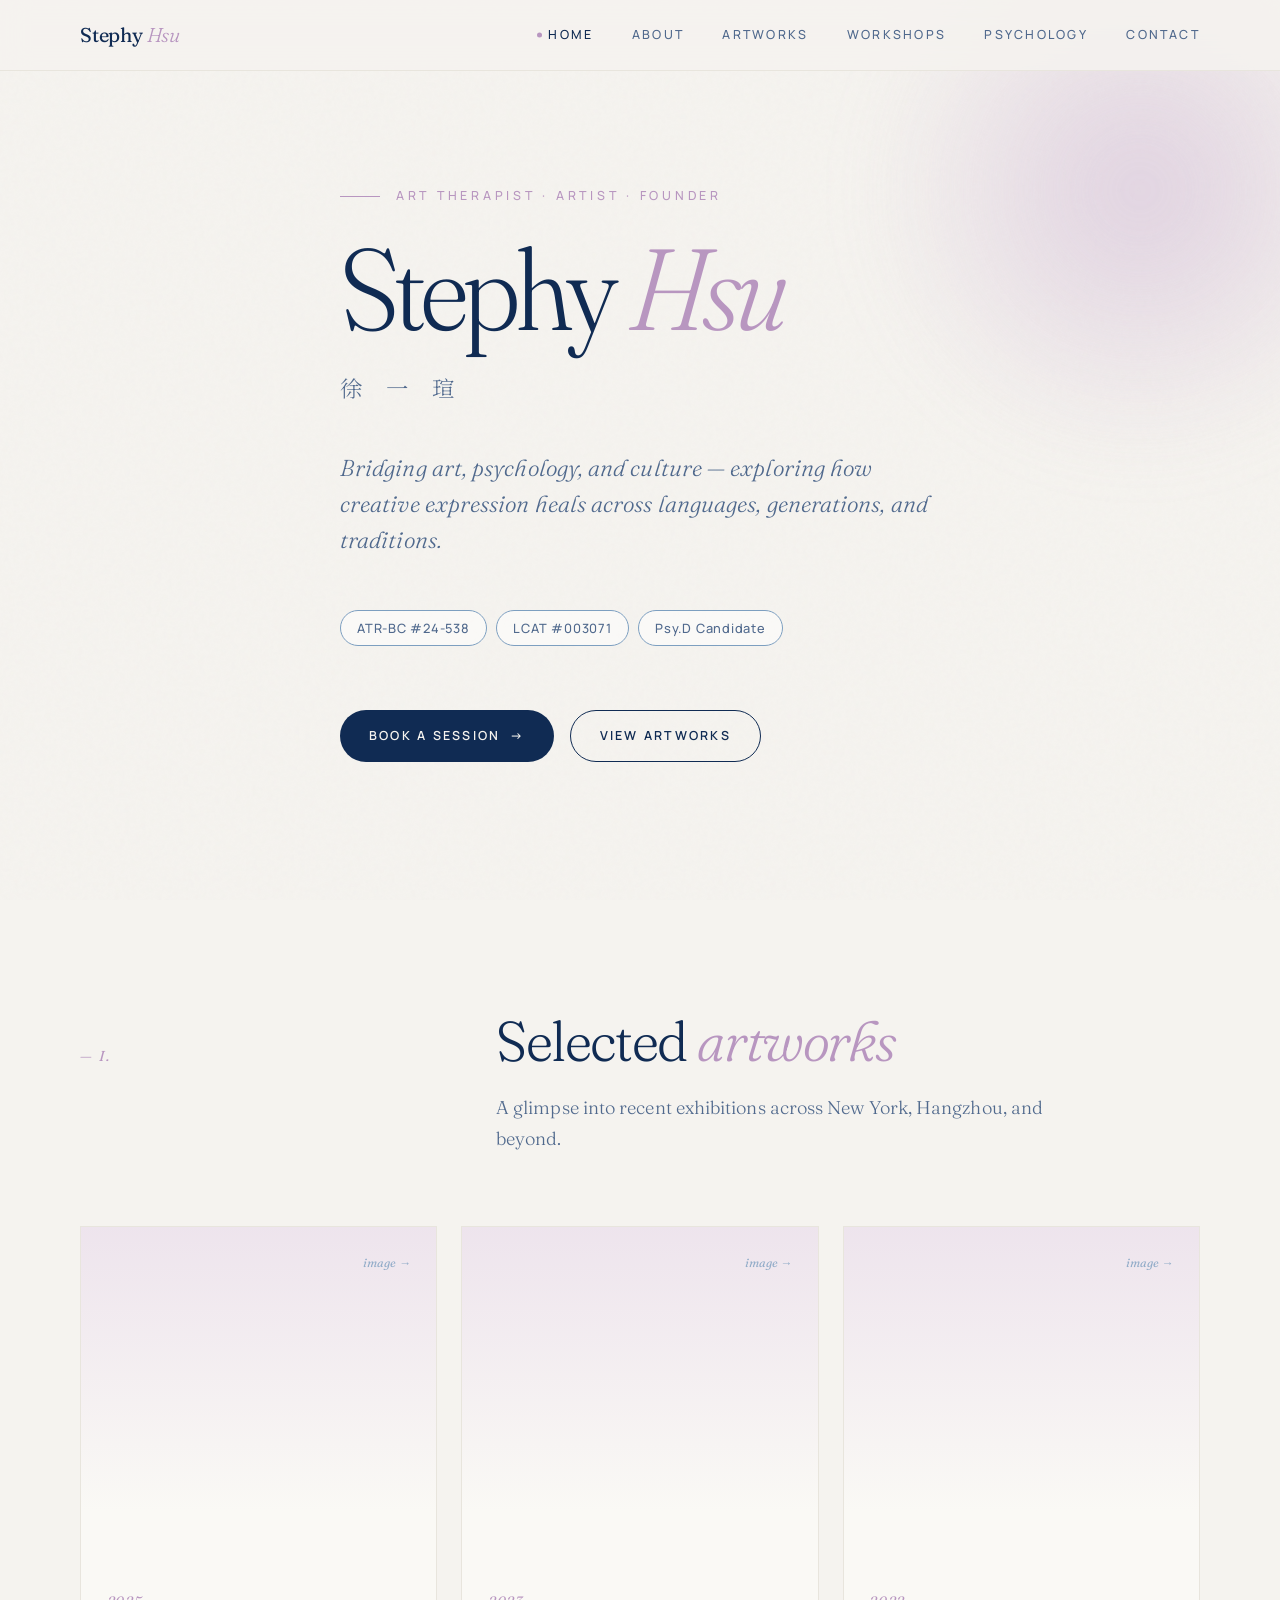
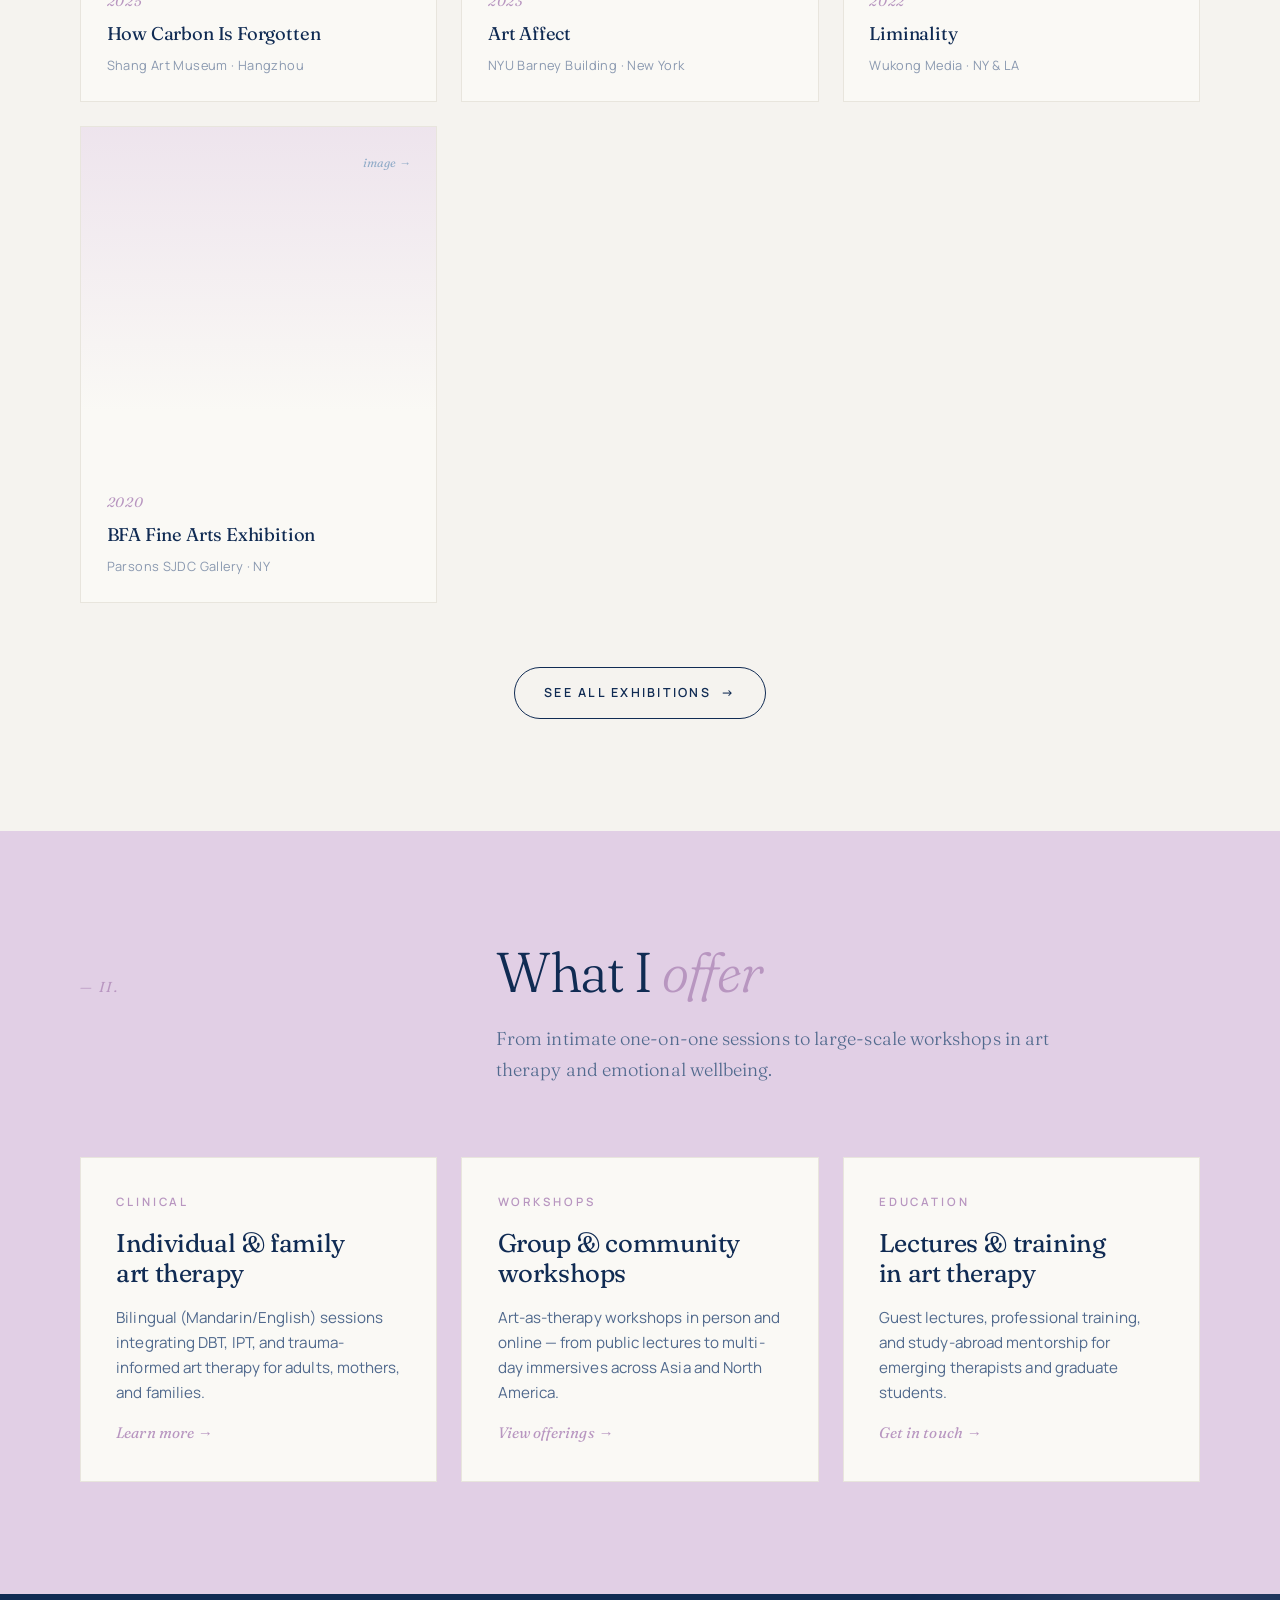
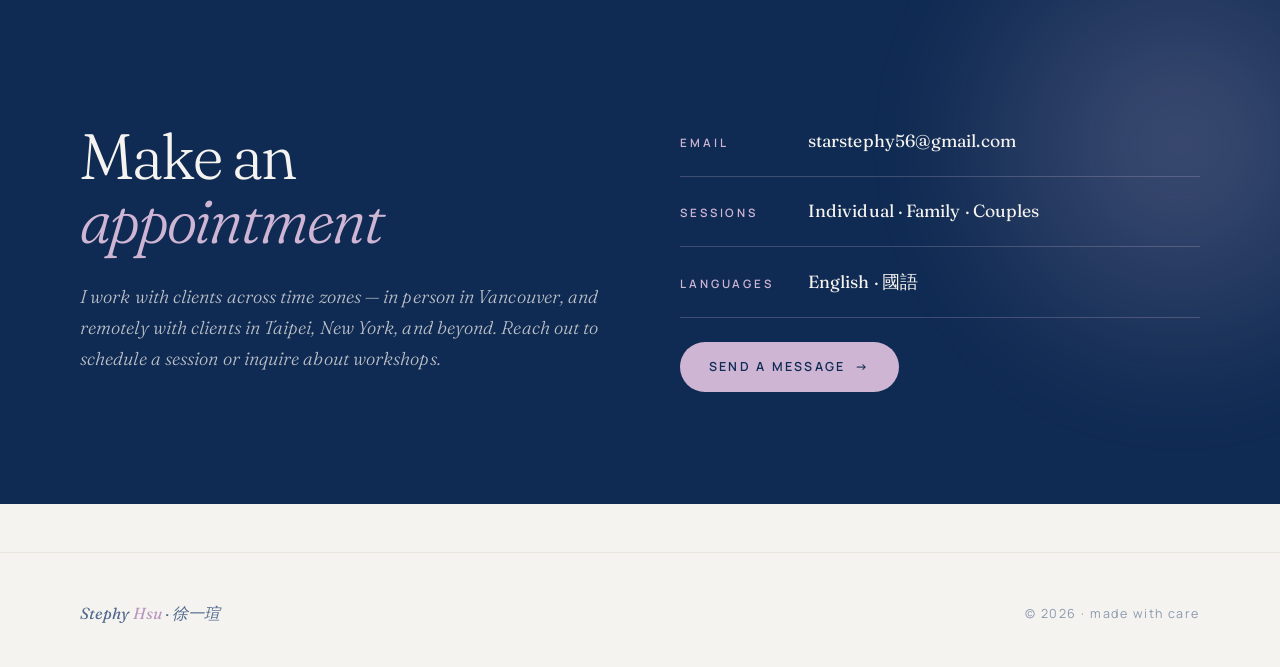
==== index.html @ 3188cac8 "Add files via upload" ====
<!DOCTYPE html>
<html lang="en">
<head>
  <meta charset="UTF-8">
  <meta name="viewport" content="width=device-width, initial-scale=1.0">
  <title>Stephy Hsu — Art Therapist · Artist · Founder</title>
  <meta name="description" content="Stephy (Yi-Hsuan) Hsu, ATR-BC, LCAT — Bridging art, psychology, and culture.">
  <link rel="preconnect" href="https://fonts.googleapis.com">
  <link rel="preconnect" href="https://fonts.gstatic.com" crossorigin>
  <link href="https://fonts.googleapis.com/css2?family=Fraunces:ital,opsz,wght,SOFT@0,9..144,300..700,30;0,9..144,300..700,80;1,9..144,300..600,30&family=Manrope:wght@300;400;500;600&family=Noto+Serif+TC:wght@300;400&display=swap" rel="stylesheet">
  <link rel="stylesheet" href="styles.css">
</head>
<body>

  <nav>
    <div class="container">
      <a href="index.html" class="nav-mark">Stephy <em>Hsu</em></a>
      <ul class="nav-links">
        <li><a href="index.html" class="active">Home</a></li>
        <li><a href="about.html">About</a></li>
        <li><a href="artworks.html">Artworks</a></li>
        <li><a href="workshops.html">Workshops</a></li>
        <li><a href="psychology.html">Psychology</a></li>
        <li><a href="contact.html">Contact</a></li>
      </ul>
      <button class="nav-toggle" aria-label="Menu" onclick="document.getElementById('mobileMenu').classList.toggle('open')">
        <span></span><span></span><span></span>
      </button>
    </div>
  </nav>
  <div class="mobile-menu" id="mobileMenu">
    <ul>
      <li><a href="index.html">Home</a></li>
      <li><a href="about.html">About</a></li>
      <li><a href="artworks.html">Artworks</a></li>
      <li><a href="workshops.html">Workshops</a></li>
      <li><a href="psychology.html">Psychology</a></li>
      <li><a href="contact.html">Contact</a></li>
    </ul>
  </div>

  <header class="home-hero">
    <div class="hero-blob"></div>
    <div class="container">
      <div class="home-hero-content">
        <div class="hero-eyebrow">Art Therapist · Artist · Founder</div>
        <h1>Stephy <em>Hsu</em></h1>
        <div class="hero-zh">徐 一 瑄</div>
        <p class="hero-tagline">
          Bridging art, psychology, and culture — exploring how creative expression heals across languages, generations, and traditions.
        </p>
        <div class="hero-credentials">
          <span class="credential">ATR-BC #24-538</span>
          <span class="credential">LCAT #003071</span>
          <span class="credential">Psy.D Candidate</span>
        </div>
        <div class="hero-cta">
          <a href="contact.html" class="btn btn-primary btn-arrow">Book a session</a>
          <a href="artworks.html" class="btn btn-secondary">View artworks</a>
        </div>
      </div>
    </div>
  </header>

  <section>
    <div class="container">
      <div class="section-header">
        <div><div class="section-number">— I.</div></div>
        <div>
          <h2 class="section-title">Selected <em>artworks</em></h2>
          <p class="section-intro">A glimpse into recent exhibitions across New York, Hangzhou, and beyond.</p>
        </div>
      </div>
      <div class="artwork-grid">
        <a href="artworks.html" class="artwork-card">
          <span class="artwork-placeholder">image →</span>
          <div class="artwork-meta">
            <div class="artwork-year">2025</div>
            <div class="artwork-title">How Carbon Is Forgotten</div>
            <div class="artwork-venue">Shang Art Museum · Hangzhou</div>
          </div>
        </a>
        <a href="artworks.html" class="artwork-card">
          <span class="artwork-placeholder">image →</span>
          <div class="artwork-meta">
            <div class="artwork-year">2023</div>
            <div class="artwork-title">Art Affect</div>
            <div class="artwork-venue">NYU Barney Building · New York</div>
          </div>
        </a>
        <a href="artworks.html" class="artwork-card">
          <span class="artwork-placeholder">image →</span>
          <div class="artwork-meta">
            <div class="artwork-year">2022</div>
            <div class="artwork-title">Liminality</div>
            <div class="artwork-venue">Wukong Media · NY & LA</div>
          </div>
        </a>
        <a href="artworks.html" class="artwork-card">
          <span class="artwork-placeholder">image →</span>
          <div class="artwork-meta">
            <div class="artwork-year">2020</div>
            <div class="artwork-title">BFA Fine Arts Exhibition</div>
            <div class="artwork-venue">Parsons SJDC Gallery · NY</div>
          </div>
        </a>
      </div>
      <div style="text-align: center; margin-top: 4rem;">
        <a href="artworks.html" class="btn btn-secondary btn-arrow">See all exhibitions</a>
      </div>
    </div>
  </section>

  <section class="section-lavender">
    <div class="container">
      <div class="section-header">
        <div><div class="section-number">— II.</div></div>
        <div>
          <h2 class="section-title">What I <em>offer</em></h2>
          <p class="section-intro">From intimate one-on-one sessions to large-scale workshops in art therapy and emotional wellbeing.</p>
        </div>
      </div>
      <div class="featured-grid">
        <a href="psychology.html" class="feature-card">
          <div class="feature-card-eyebrow">Clinical</div>
          <h3 class="feature-card-title">Individual & family<br>art therapy</h3>
          <p class="feature-card-desc">Bilingual (Mandarin/English) sessions integrating DBT, IPT, and trauma-informed art therapy for adults, mothers, and families.</p>
          <div class="feature-card-arrow">Learn more →</div>
        </a>
        <a href="workshops.html" class="feature-card">
          <div class="feature-card-eyebrow">Workshops</div>
          <h3 class="feature-card-title">Group & community<br>workshops</h3>
          <p class="feature-card-desc">Art-as-therapy workshops in person and online — from public lectures to multi-day immersives across Asia and North America.</p>
          <div class="feature-card-arrow">View offerings →</div>
        </a>
        <a href="psychology.html" class="feature-card">
          <div class="feature-card-eyebrow">Education</div>
          <h3 class="feature-card-title">Lectures & training<br>in art therapy</h3>
          <p class="feature-card-desc">Guest lectures, professional training, and study-abroad mentorship for emerging therapists and graduate students.</p>
          <div class="feature-card-arrow">Get in touch →</div>
        </a>
      </div>
    </div>
  </section>

  <section class="booking-section">
    <div class="hero-blob"></div>
    <div class="container">
      <div class="booking-content">
        <div>
          <h2>Make an <em>appointment</em></h2>
          <p>I work with clients across time zones — in person in Vancouver, and remotely with clients in Taipei, New York, and beyond. Reach out to schedule a session or inquire about workshops.</p>
        </div>
        <div class="booking-actions">
          <div class="booking-row">
            <div class="booking-label">Email</div>
            <div class="booking-value"><a href="mailto:starstephy56@gmail.com?subject=Appointment%20Inquiry">starstephy56@gmail.com</a></div>
          </div>
          <div class="booking-row">
            <div class="booking-label">Sessions</div>
            <div class="booking-value">Individual · Family · Couples</div>
          </div>
          <div class="booking-row">
            <div class="booking-label">Languages</div>
            <div class="booking-value">English · 國語</div>
          </div>
          <div style="margin-top: 1.5rem;">
            <a href="contact.html" class="btn btn-primary btn-arrow">Send a message</a>
          </div>
        </div>
      </div>
    </div>
  </section>

  <footer>
    <div class="container">
      <div class="footer-mark">Stephy <em>Hsu</em> · 徐一瑄</div>
      <div class="footer-meta">© 2026 · made with care</div>
    </div>
  </footer>

</body>
</html>
---- styles.css ----
/* =================================================
   STEPHY HSU — Personal Website
   Minimalist, artistic, contemplative
   Palette: Space Cadet · UCLA Blue · Pink Lavender
            Cyan Azure · Air Superiority Blue
   ================================================= */

:root {
  --bg: #f5f3ef;
  --bg-soft: #ecebe6;
  --bg-card: #faf9f5;

  --space-cadet: #102B53;
  --ucla: #50698D;
  --lavender: #CEB5D4;
  --lavender-soft: #e1cfe5;
  --lavender-deep: #b896c0;
  --cyan-azure: #4E7AB1;
  --air-blue: #7D9FC0;

  --ink: #102B53;
  --ink-soft: #50698D;
  --ink-muted: #8a99b0;
  --rule: #d8d4cc;
  --rule-soft: #e8e5dd;
}

* { margin: 0; padding: 0; box-sizing: border-box; }
html { scroll-behavior: smooth; }

body {
  font-family: 'Manrope', sans-serif;
  background: var(--bg);
  color: var(--ink);
  line-height: 1.6;
  font-weight: 400;
  letter-spacing: 0.005em;
  overflow-x: hidden;
}

/* Subtle paper texture */
body::before {
  content: '';
  position: fixed;
  inset: 0;
  pointer-events: none;
  opacity: 0.35;
  background-image: url("data:image/svg+xml,%3Csvg viewBox='0 0 200 200' xmlns='http://www.w3.org/2000/svg'%3E%3Cfilter id='n'%3E%3CfeTurbulence type='fractalNoise' baseFrequency='0.85' numOctaves='2' /%3E%3C/filter%3E%3Crect width='100%25' height='100%25' filter='url(%23n)' opacity='0.06'/%3E%3C/svg%3E");
  z-index: 1;
}

.container {
  max-width: 1200px;
  margin: 0 auto;
  padding: 0 2.5rem;
  position: relative;
  z-index: 2;
}
.container-narrow {
  max-width: 820px;
  margin: 0 auto;
  padding: 0 2.5rem;
  position: relative;
  z-index: 2;
}

a { color: inherit; }

/* =============== NAVIGATION =============== */
nav {
  position: fixed;
  top: 0;
  left: 0;
  right: 0;
  background: rgba(245, 243, 239, 0.85);
  backdrop-filter: blur(14px);
  -webkit-backdrop-filter: blur(14px);
  z-index: 100;
  border-bottom: 1px solid var(--rule-soft);
}
nav .container {
  display: flex;
  justify-content: space-between;
  align-items: center;
  padding-top: 1.2rem;
  padding-bottom: 1.2rem;
}
.nav-mark {
  font-family: 'Fraunces', serif;
  font-size: 1.25rem;
  font-weight: 400;
  font-variation-settings: 'SOFT' 50;
  letter-spacing: -0.01em;
  text-decoration: none;
  color: var(--space-cadet);
}
.nav-mark em {
  font-style: italic;
  color: var(--lavender-deep);
  font-weight: 300;
}
.nav-links {
  display: flex;
  gap: 2.4rem;
  list-style: none;
  font-size: 0.78rem;
  letter-spacing: 0.18em;
  text-transform: uppercase;
  font-weight: 500;
}
.nav-links a {
  color: var(--ucla);
  text-decoration: none;
  transition: color 0.25s ease;
  position: relative;
  padding: 0.3rem 0;
}
.nav-links a:hover { color: var(--space-cadet); }
.nav-links a.active {
  color: var(--space-cadet);
}
.nav-links a.active::before {
  content: '';
  position: absolute;
  left: -0.7rem;
  top: 50%;
  transform: translateY(-50%);
  width: 5px;
  height: 5px;
  border-radius: 50%;
  background: var(--lavender-deep);
}

@media (max-width: 820px) {
  .nav-links { display: none; }
  .nav-toggle { display: flex; }
  .mobile-menu.open { display: block; }
}
.nav-toggle {
  display: none;
  flex-direction: column;
  gap: 4px;
  background: transparent;
  border: 0;
  cursor: pointer;
  padding: 0.4rem;
}
.nav-toggle span {
  display: block;
  width: 22px;
  height: 1.5px;
  background: var(--space-cadet);
}
.mobile-menu {
  display: none;
  position: fixed;
  top: 60px;
  left: 0;
  right: 0;
  background: var(--bg);
  border-bottom: 1px solid var(--rule-soft);
  padding: 1rem 2.5rem 2rem;
  z-index: 99;
}
.mobile-menu ul { list-style: none; display: grid; gap: 1rem; }
.mobile-menu a {
  display: block;
  padding: 0.7rem 0;
  font-family: 'Fraunces', serif;
  font-size: 1.4rem;
  text-decoration: none;
  color: var(--space-cadet);
  border-bottom: 1px solid var(--rule-soft);
}

/* =============== HOME HERO =============== */
.home-hero {
  min-height: 100vh;
  display: flex;
  align-items: center;
  padding: 8rem 0 5rem;
  position: relative;
  overflow: hidden;
}
.home-hero-content {
  display: grid;
  grid-template-columns: 1fr;
  gap: 1.8rem;
  max-width: 900px;
  position: relative;
  z-index: 2;
}
.home-hero h1 {
  font-family: 'Fraunces', serif;
  font-size: clamp(3.5rem, 9vw, 7.5rem);
  line-height: 0.92;
  letter-spacing: -0.035em;
  font-weight: 300;
  font-variation-settings: 'SOFT' 50, 'opsz' 144;
  color: var(--space-cadet);
  animation: fadeIn 1.2s ease 0.25s both;
}
.home-hero h1 em {
  font-style: italic;
  color: var(--lavender-deep);
  font-weight: 300;
}

/* Soft lavender blob behind hero name */
.hero-blob {
  position: absolute;
  width: 580px;
  height: 580px;
  background: radial-gradient(circle, var(--lavender) 0%, transparent 65%);
  opacity: 0.55;
  filter: blur(40px);
  z-index: 1;
  pointer-events: none;
  top: -100px;
  right: -150px;
  animation: float 18s ease-in-out infinite;
}
@keyframes float {
  0%, 100% { transform: translate(0, 0) scale(1); }
  50% { transform: translate(-30px, 20px) scale(1.05); }
}

.hero-zh {
  font-family: 'Noto Serif TC', serif;
  font-size: 1.4rem;
  color: var(--ucla);
  letter-spacing: 0.4em;
  font-weight: 300;
  animation: fadeIn 1.2s ease 0.4s both;
}
.hero-tagline {
  font-family: 'Fraunces', serif;
  font-size: clamp(1.2rem, 1.8vw, 1.5rem);
  line-height: 1.55;
  max-width: 600px;
  color: var(--ink-soft);
  font-weight: 300;
  font-style: italic;
  margin-top: 1rem;
  animation: fadeIn 1.2s ease 0.55s both;
}
.hero-eyebrow {
  font-size: 0.78rem;
  letter-spacing: 0.3em;
  text-transform: uppercase;
  color: var(--lavender-deep);
  font-weight: 500;
  display: flex;
  align-items: center;
  gap: 1rem;
  animation: fadeIn 1.2s ease 0.1s both;
}
.hero-eyebrow::before {
  content: '';
  width: 2.5rem;
  height: 1px;
  background: var(--lavender-deep);
}
.hero-credentials {
  display: flex;
  flex-wrap: wrap;
  gap: 0.6rem;
  margin-top: 1.5rem;
  font-size: 0.8rem;
  letter-spacing: 0.06em;
  color: var(--ucla);
  animation: fadeIn 1.2s ease 0.7s both;
}
.credential {
  padding: 0.4rem 1rem;
  border: 1px solid var(--air-blue);
  border-radius: 999px;
  background: rgba(255, 255, 255, 0.5);
  font-weight: 500;
}
.hero-cta {
  display: flex;
  flex-wrap: wrap;
  gap: 1rem;
  margin-top: 2.2rem;
  animation: fadeIn 1.2s ease 0.85s both;
}

@keyframes fadeIn {
  from { opacity: 0; transform: translateY(20px); }
  to { opacity: 1; transform: translateY(0); }
}

/* =============== PAGE HERO (interior pages) =============== */
.page-hero {
  padding: 11rem 0 5rem;
  position: relative;
  overflow: hidden;
}
.page-hero .hero-blob {
  width: 480px;
  height: 480px;
  top: 60px;
  right: -120px;
  opacity: 0.45;
}
.page-hero-eyebrow {
  font-size: 0.78rem;
  letter-spacing: 0.3em;
  text-transform: uppercase;
  color: var(--lavender-deep);
  font-weight: 500;
  display: flex;
  align-items: center;
  gap: 1rem;
  margin-bottom: 2rem;
  animation: fadeIn 1.2s ease 0.1s both;
  position: relative;
  z-index: 2;
}
.page-hero-eyebrow::before {
  content: '';
  width: 2.5rem;
  height: 1px;
  background: var(--lavender-deep);
}
.page-hero h1 {
  font-family: 'Fraunces', serif;
  font-size: clamp(3rem, 7vw, 5.5rem);
  line-height: 0.96;
  letter-spacing: -0.035em;
  font-weight: 300;
  font-variation-settings: 'SOFT' 50, 'opsz' 144;
  color: var(--space-cadet);
  max-width: 900px;
  position: relative;
  z-index: 2;
  animation: fadeIn 1.2s ease 0.25s both;
}
.page-hero h1 em {
  font-style: italic;
  color: var(--lavender-deep);
  font-weight: 300;
}
.page-hero-tagline {
  font-family: 'Fraunces', serif;
  font-size: clamp(1.1rem, 1.6vw, 1.35rem);
  line-height: 1.6;
  max-width: 620px;
  color: var(--ink-soft);
  font-weight: 300;
  font-style: italic;
  margin-top: 1.8rem;
  position: relative;
  z-index: 2;
  animation: fadeIn 1.2s ease 0.45s both;
}

/* =============== BUTTONS =============== */
.btn {
  display: inline-flex;
  align-items: center;
  gap: 0.6rem;
  padding: 0.95rem 1.8rem;
  font-family: 'Manrope', sans-serif;
  font-size: 0.78rem;
  letter-spacing: 0.18em;
  text-transform: uppercase;
  text-decoration: none;
  border-radius: 999px;
  transition: all 0.3s ease;
  cursor: pointer;
  border: 0;
  font-weight: 600;
}
.btn-primary {
  background: var(--space-cadet);
  color: var(--bg);
}
.btn-primary:hover {
  background: var(--cyan-azure);
  transform: translateY(-2px);
}
.btn-secondary {
  background: transparent;
  color: var(--space-cadet);
  border: 1px solid var(--space-cadet);
}
.btn-secondary:hover {
  background: var(--space-cadet);
  color: var(--bg);
}
.btn-arrow::after {
  content: '→';
  transition: transform 0.3s ease;
}
.btn-arrow:hover::after { transform: translateX(4px); }

/* =============== SECTIONS =============== */
section { padding: 7rem 0; position: relative; }
section.tight { padding: 4rem 0; }

.section-header {
  display: grid;
  grid-template-columns: 1fr 2fr;
  gap: 4rem;
  margin-bottom: 4.5rem;
  align-items: baseline;
}
.section-number {
  font-family: 'Fraunces', serif;
  font-style: italic;
  font-size: 0.9rem;
  color: var(--lavender-deep);
  letter-spacing: 0.15em;
  font-weight: 400;
}
.section-title {
  font-family: 'Fraunces', serif;
  font-size: clamp(2.2rem, 4.5vw, 3.5rem);
  line-height: 1.05;
  letter-spacing: -0.025em;
  font-weight: 300;
  font-variation-settings: 'SOFT' 50;
  color: var(--space-cadet);
}
.section-title em {
  font-style: italic;
  color: var(--lavender-deep);
  font-weight: 300;
}
.section-intro {
  margin-top: 1.4rem;
  font-family: 'Fraunces', serif;
  font-size: 1.15rem;
  line-height: 1.65;
  color: var(--ink-soft);
  font-weight: 300;
  max-width: 600px;
}

@media (max-width: 720px) {
  .section-header { grid-template-columns: 1fr; gap: 0.8rem; }
}

/* =============== COLOR BLOCK SECTIONS =============== */
.section-dark {
  background: var(--space-cadet);
  color: var(--bg);
}
.section-dark .section-title { color: var(--bg); }
.section-dark .section-title em { color: var(--lavender); }
.section-dark .section-number { color: var(--lavender); }
.section-dark .section-intro { color: rgba(245, 243, 239, 0.7); }

.section-lavender {
  background: var(--lavender-soft);
}

/* =============== ARTWORK GRID =============== */
.artwork-grid {
  display: grid;
  grid-template-columns: repeat(auto-fill, minmax(280px, 1fr));
  gap: 1.5rem;
}
.artwork-card {
  aspect-ratio: 3/4;
  background: var(--bg-card);
  border: 1px solid var(--rule-soft);
  display: flex;
  flex-direction: column;
  justify-content: flex-end;
  padding: 1.6rem;
  position: relative;
  overflow: hidden;
  transition: transform 0.4s ease, border-color 0.4s ease, box-shadow 0.4s ease;
  text-decoration: none;
  color: inherit;
}
.artwork-card:hover {
  transform: translateY(-4px);
  border-color: var(--lavender-deep);
  box-shadow: 0 24px 50px -25px rgba(16, 43, 83, 0.25);
}
.artwork-card::before {
  content: '';
  position: absolute;
  top: 0;
  left: 0;
  right: 0;
  height: 60%;
  background: linear-gradient(180deg, var(--lavender-soft) 0%, transparent 100%);
  opacity: 0.5;
  transition: opacity 0.4s ease;
}
.artwork-card:hover::before { opacity: 0.85; }
.artwork-meta { position: relative; z-index: 2; }
.artwork-year {
  font-family: 'Fraunces', serif;
  font-style: italic;
  font-size: 0.85rem;
  color: var(--lavender-deep);
  letter-spacing: 0.05em;
}
.artwork-title {
  font-family: 'Fraunces', serif;
  font-size: 1.15rem;
  font-weight: 400;
  margin-top: 0.4rem;
  letter-spacing: -0.01em;
  color: var(--space-cadet);
}
.artwork-venue {
  font-size: 0.8rem;
  color: var(--ink-muted);
  margin-top: 0.4rem;
  letter-spacing: 0.03em;
}
.artwork-placeholder {
  position: absolute;
  top: 1.6rem;
  right: 1.6rem;
  font-family: 'Fraunces', serif;
  font-style: italic;
  font-size: 0.75rem;
  color: var(--air-blue);
  opacity: 0.8;
  z-index: 2;
}

/* =============== FEATURE CARDS =============== */
.featured-grid {
  display: grid;
  grid-template-columns: repeat(auto-fit, minmax(300px, 1fr));
  gap: 1.5rem;
}
.feature-card {
  background: var(--bg-card);
  border: 1px solid var(--rule-soft);
  padding: 2.2rem;
  transition: all 0.4s ease;
  text-decoration: none;
  color: inherit;
  display: flex;
  flex-direction: column;
  gap: 1rem;
  position: relative;
  overflow: hidden;
}
.feature-card::before {
  content: '';
  position: absolute;
  top: 0;
  left: 0;
  width: 0;
  height: 2px;
  background: var(--lavender-deep);
  transition: width 0.5s ease;
}
.feature-card:hover {
  transform: translateY(-3px);
  border-color: var(--lavender-deep);
  box-shadow: 0 20px 40px -20px rgba(16, 43, 83, 0.2);
}
.feature-card:hover::before { width: 100%; }
.feature-card-eyebrow {
  font-size: 0.72rem;
  letter-spacing: 0.25em;
  text-transform: uppercase;
  color: var(--lavender-deep);
  font-weight: 600;
}
.feature-card-title {
  font-family: 'Fraunces', serif;
  font-size: 1.6rem;
  line-height: 1.2;
  font-weight: 400;
  font-variation-settings: 'SOFT' 50;
  letter-spacing: -0.015em;
  color: var(--space-cadet);
}
.feature-card-desc {
  color: var(--ink-soft);
  font-size: 0.95rem;
  line-height: 1.65;
  flex: 1;
}
.feature-card-arrow {
  font-family: 'Fraunces', serif;
  font-style: italic;
  color: var(--lavender-deep);
  font-size: 0.95rem;
  margin-top: auto;
}

/* =============== CV BLOCKS =============== */
.cv-grid { display: grid; gap: 4rem; }
.cv-block {
  display: grid;
  grid-template-columns: 1fr 2fr;
  gap: 4rem;
  padding-bottom: 3.5rem;
  border-bottom: 1px solid var(--rule-soft);
}
.cv-block:last-child { border-bottom: none; }

.cv-block-title {
  font-family: 'Fraunces', serif;
  font-size: 1.6rem;
  letter-spacing: -0.015em;
  font-weight: 400;
  font-variation-settings: 'SOFT' 50;
  position: sticky;
  top: 7rem;
  align-self: start;
  color: var(--space-cadet);
}
.cv-block-title em {
  display: block;
  font-style: italic;
  color: var(--lavender-deep);
  font-size: 0.78rem;
  letter-spacing: 0.25em;
  text-transform: uppercase;
  font-weight: 500;
  margin-top: 0.5rem;
}

.cv-entries { display: grid; gap: 2rem; }
.cv-entry { display: grid; gap: 0.4rem; }
.cv-entry-head {
  display: flex;
  justify-content: space-between;
  align-items: baseline;
  gap: 1rem;
  flex-wrap: wrap;
}
.cv-entry-title {
  font-family: 'Fraunces', serif;
  font-size: 1.15rem;
  font-weight: 500;
  letter-spacing: -0.01em;
  color: var(--space-cadet);
}
.cv-entry-date {
  font-size: 0.78rem;
  color: var(--ink-muted);
  letter-spacing: 0.1em;
  font-variant-numeric: tabular-nums;
  white-space: nowrap;
}
.cv-entry-org {
  font-family: 'Fraunces', serif;
  font-style: italic;
  font-size: 1rem;
  color: var(--ucla);
}
.cv-entry-detail {
  font-size: 0.92rem;
  color: var(--ink-soft);
  line-height: 1.6;
  margin-top: 0.4rem;
}

@media (max-width: 720px) {
  .cv-block { grid-template-columns: 1fr; gap: 1.5rem; }
  .cv-block-title { position: static; }
}

/* =============== WORKSHOP / LIST ITEMS =============== */
.workshop-list { display: grid; gap: 0; }
.workshop-item {
  display: grid;
  grid-template-columns: 6rem 1fr auto;
  gap: 2rem;
  padding: 1.8rem 0;
  border-bottom: 1px solid var(--rule-soft);
  align-items: baseline;
  transition: padding 0.35s ease;
  text-decoration: none;
  color: inherit;
}
.workshop-item:hover { padding-left: 1rem; }
.workshop-item:hover .workshop-title { color: var(--lavender-deep); }
.workshop-year {
  font-family: 'Fraunces', serif;
  font-style: italic;
  color: var(--lavender-deep);
  font-size: 1rem;
  font-variant-numeric: tabular-nums;
}
.workshop-title {
  font-family: 'Fraunces', serif;
  font-size: 1.2rem;
  font-weight: 400;
  line-height: 1.4;
  transition: color 0.35s ease;
  color: var(--space-cadet);
}
.workshop-source {
  font-size: 0.85rem;
  color: var(--ink-muted);
  font-style: italic;
  letter-spacing: 0.02em;
  text-align: right;
}
@media (max-width: 720px) {
  .workshop-item { grid-template-columns: 1fr; gap: 0.4rem; }
  .workshop-source { text-align: left; }
}

/* =============== PROSE BODY =============== */
.prose-body {
  max-width: 720px;
  font-family: 'Fraunces', serif;
  font-size: 1.2rem;
  line-height: 1.8;
  color: var(--space-cadet);
  font-weight: 300;
  font-variation-settings: 'SOFT' 30;
}
.prose-body p { margin-bottom: 1.6rem; }
.prose-body p.dropcap:first-letter {
  font-family: 'Fraunces', serif;
  font-size: 4rem;
  float: left;
  line-height: 0.85;
  padding: 0.4rem 0.7rem 0 0;
  color: var(--lavender-deep);
  font-style: italic;
  font-weight: 300;
}
.prose-body em { color: var(--lavender-deep); font-style: italic; }
.prose-body strong { font-weight: 500; color: var(--space-cadet); }

/* =============== APPROACH GRID =============== */
.approach-grid {
  display: grid;
  grid-template-columns: repeat(auto-fit, minmax(260px, 1fr));
  gap: 1.5rem;
}
.approach-card {
  padding: 2rem;
  background: var(--bg-card);
  border: 1px solid var(--rule-soft);
  border-top: 3px solid var(--lavender-deep);
  transition: all 0.3s ease;
}
.approach-card:hover {
  transform: translateY(-3px);
  border-top-color: var(--cyan-azure);
}
.approach-acronym {
  font-family: 'Fraunces', serif;
  font-style: italic;
  font-size: 2.2rem;
  color: var(--lavender-deep);
  font-weight: 300;
  letter-spacing: -0.02em;
}
.approach-name {
  font-family: 'Fraunces', serif;
  font-size: 1.15rem;
  font-weight: 500;
  margin-top: 0.4rem;
  letter-spacing: -0.01em;
  color: var(--space-cadet);
}
.approach-desc {
  font-size: 0.9rem;
  color: var(--ink-soft);
  line-height: 1.6;
  margin-top: 0.8rem;
}

/* =============== TAG CLOUD =============== */
.tag-cloud {
  display: flex;
  flex-wrap: wrap;
  gap: 0.7rem;
  margin-top: 1.5rem;
}
.tag {
  padding: 0.6rem 1.1rem;
  border: 1px solid var(--air-blue);
  border-radius: 999px;
  font-size: 0.85rem;
  color: var(--ucla);
  background: var(--bg-card);
  letter-spacing: 0.02em;
  transition: all 0.3s ease;
}
.tag:hover {
  background: var(--lavender-soft);
  color: var(--space-cadet);
  border-color: var(--lavender-deep);
}

/* =============== BOOKING SECTION =============== */
.booking-section {
  background: var(--space-cadet);
  color: var(--bg);
  padding: 7rem 0;
  position: relative;
  overflow: hidden;
}
.booking-section .hero-blob {
  width: 600px;
  height: 600px;
  top: -150px;
  right: -200px;
  opacity: 0.25;
}
.booking-content {
  display: grid;
  grid-template-columns: 1fr 1fr;
  gap: 5rem;
  align-items: center;
  position: relative;
  z-index: 2;
}
.booking-content h2 {
  font-family: 'Fraunces', serif;
  font-size: clamp(2.5rem, 5vw, 4rem);
  line-height: 1;
  letter-spacing: -0.03em;
  font-weight: 300;
  font-variation-settings: 'SOFT' 50;
  color: var(--bg);
}
.booking-content h2 em {
  font-style: italic;
  color: var(--lavender);
  font-weight: 300;
}
.booking-content > div > p {
  margin-top: 1.8rem;
  font-family: 'Fraunces', serif;
  font-size: 1.15rem;
  font-style: italic;
  color: rgba(245, 243, 239, 0.75);
  line-height: 1.7;
  font-weight: 300;
}
.booking-actions { display: grid; gap: 0; }
.booking-row {
  display: grid;
  grid-template-columns: 7rem 1fr;
  gap: 1rem;
  padding: 1.3rem 0;
  border-bottom: 1px solid rgba(206, 181, 212, 0.25);
  align-items: baseline;
}
.booking-label {
  font-size: 0.72rem;
  letter-spacing: 0.25em;
  text-transform: uppercase;
  color: var(--lavender);
  font-weight: 600;
}
.booking-value {
  font-family: 'Fraunces', serif;
  font-size: 1.1rem;
  color: var(--bg);
}
.booking-value a {
  color: var(--bg);
  text-decoration: none;
  border-bottom: 1px solid transparent;
  transition: all 0.3s ease;
}
.booking-value a:hover {
  color: var(--lavender);
  border-bottom-color: var(--lavender);
}
.booking-section .btn-primary {
  background: var(--lavender);
  color: var(--space-cadet);
}
.booking-section .btn-primary:hover {
  background: var(--bg);
  transform: translateY(-2px);
}
@media (max-width: 720px) {
  .booking-content { grid-template-columns: 1fr; gap: 2.5rem; }
}

/* =============== CONTACT FORM =============== */
.contact-form { display: grid; gap: 1.5rem; max-width: 640px; }
.form-row { display: grid; gap: 0.5rem; }
.form-row label {
  font-size: 0.72rem;
  letter-spacing: 0.22em;
  text-transform: uppercase;
  color: var(--lavender-deep);
  font-weight: 600;
}
.form-row input,
.form-row textarea {
  background: var(--bg-card);
  border: 1px solid var(--rule);
  padding: 0.95rem 1.1rem;
  font-family: 'Manrope', sans-serif;
  font-size: 1rem;
  color: var(--space-cadet);
  border-radius: 4px;
  transition: border-color 0.3s ease;
}
.form-row input:focus,
.form-row textarea:focus {
  outline: 0;
  border-color: var(--lavender-deep);
}
.form-row textarea {
  font-family: 'Fraunces', serif;
  min-height: 140px;
  resize: vertical;
}

/* =============== CTA SECTION =============== */
.cta-section {
  padding: 8rem 0;
  text-align: center;
  position: relative;
  overflow: hidden;
}
.cta-section::before {
  content: '';
  position: absolute;
  width: 700px;
  height: 700px;
  background: radial-gradient(circle, var(--lavender) 0%, transparent 65%);
  opacity: 0.3;
  filter: blur(50px);
  top: 50%;
  left: 50%;
  transform: translate(-50%, -50%);
  z-index: 1;
  pointer-events: none;
}
.cta-section > * { position: relative; z-index: 2; }
.cta-section h2 {
  font-family: 'Fraunces', serif;
  font-size: clamp(2.5rem, 6vw, 4.5rem);
  line-height: 1;
  letter-spacing: -0.03em;
  font-weight: 300;
  font-variation-settings: 'SOFT' 50;
  color: var(--space-cadet);
  max-width: 800px;
  margin: 0 auto;
}
.cta-section h2 em {
  font-style: italic;
  color: var(--lavender-deep);
  font-weight: 300;
}
.cta-section .subtitle {
  margin-top: 1.6rem;
  font-family: 'Fraunces', serif;
  font-size: 1.2rem;
  font-style: italic;
  color: var(--ink-soft);
  font-weight: 300;
  max-width: 600px;
  margin-left: auto;
  margin-right: auto;
  line-height: 1.6;
}
.cta-section .actions {
  margin-top: 2.8rem;
  display: flex;
  flex-wrap: wrap;
  gap: 1rem;
  justify-content: center;
}

/* =============== FOOTER =============== */
footer {
  padding: 3rem 0 2.5rem;
  border-top: 1px solid var(--rule-soft);
  margin-top: 3rem;
}
footer .container {
  display: grid;
  grid-template-columns: 1fr auto;
  gap: 2rem;
  align-items: center;
}
footer .footer-mark {
  font-family: 'Fraunces', serif;
  font-size: 1rem;
  font-style: italic;
  color: var(--ucla);
}
footer .footer-mark em { color: var(--lavender-deep); }
footer .footer-meta {
  font-size: 0.78rem;
  color: var(--ink-muted);
  letter-spacing: 0.12em;
}
@media (max-width: 720px) {
  footer .container { grid-template-columns: 1fr; text-align: center; }
}

/* =============== ARTISTIC ELEMENTS =============== */
/* Asymmetric pink lavender curve - hand-drawn feel */
.curve-mark {
  position: absolute;
  width: 200px;
  height: 100px;
  z-index: 1;
  pointer-events: none;
  opacity: 0.6;
}
.curve-mark path {
  fill: none;
  stroke: var(--lavender-deep);
  stroke-width: 2;
  stroke-linecap: round;
}

/* Vertical text accent */
.vertical-text {
  position: absolute;
  writing-mode: vertical-rl;
  font-family: 'Fraunces', serif;
  font-style: italic;
  font-size: 0.78rem;
  letter-spacing: 0.4em;
  text-transform: uppercase;
  color: var(--lavender-deep);
  opacity: 0.6;
  font-weight: 500;
}
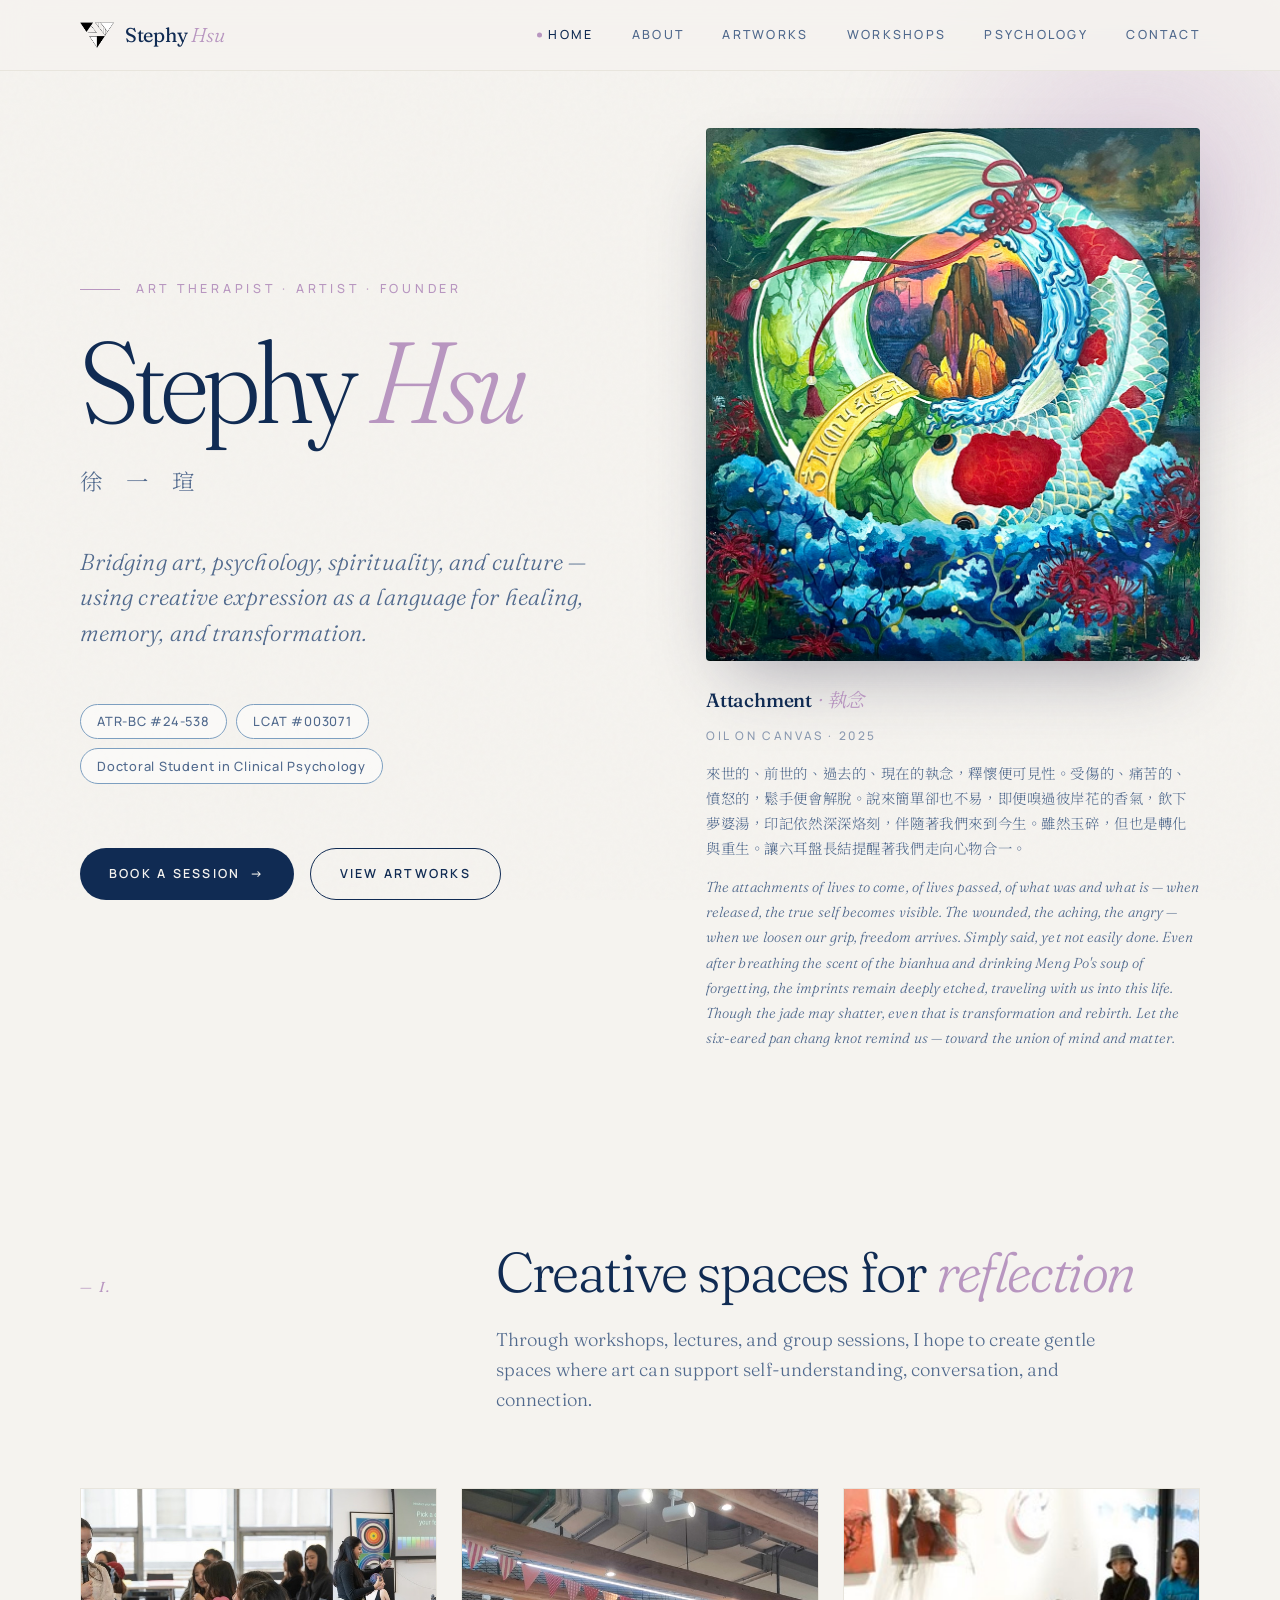
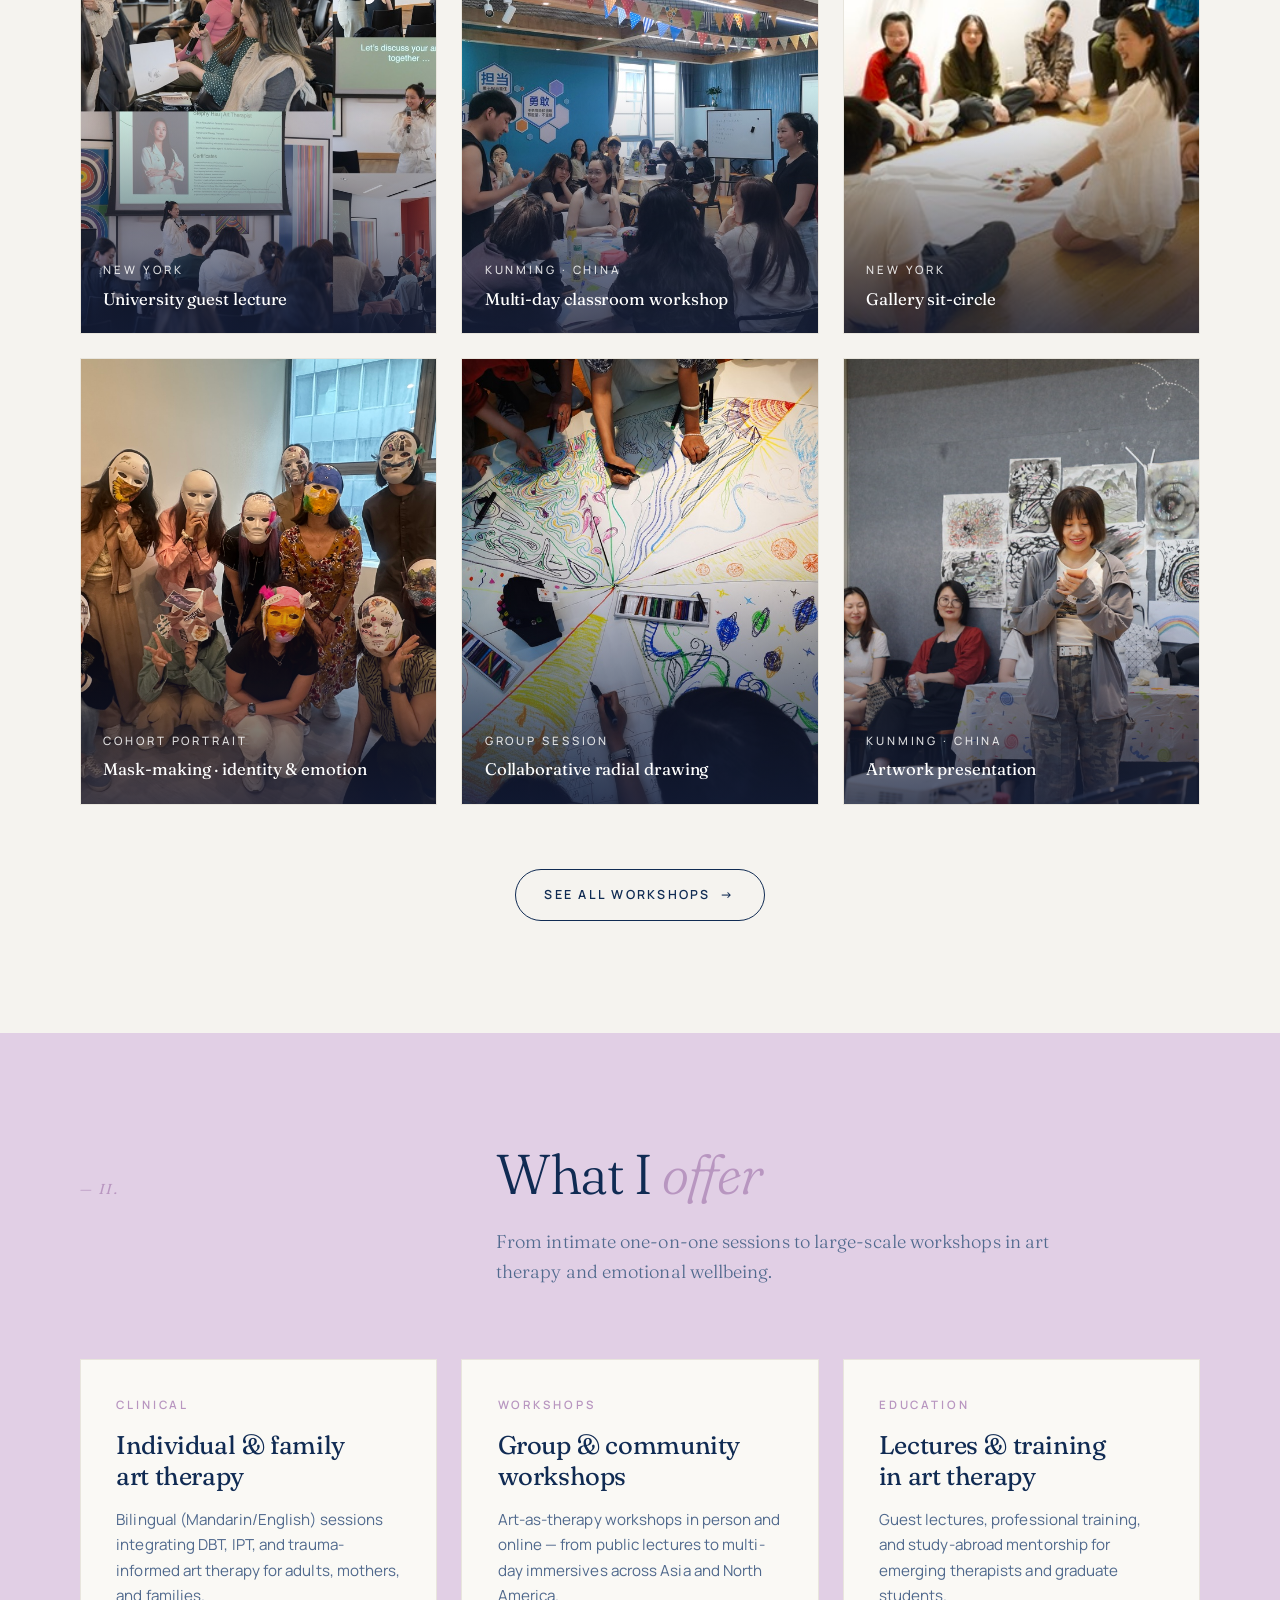
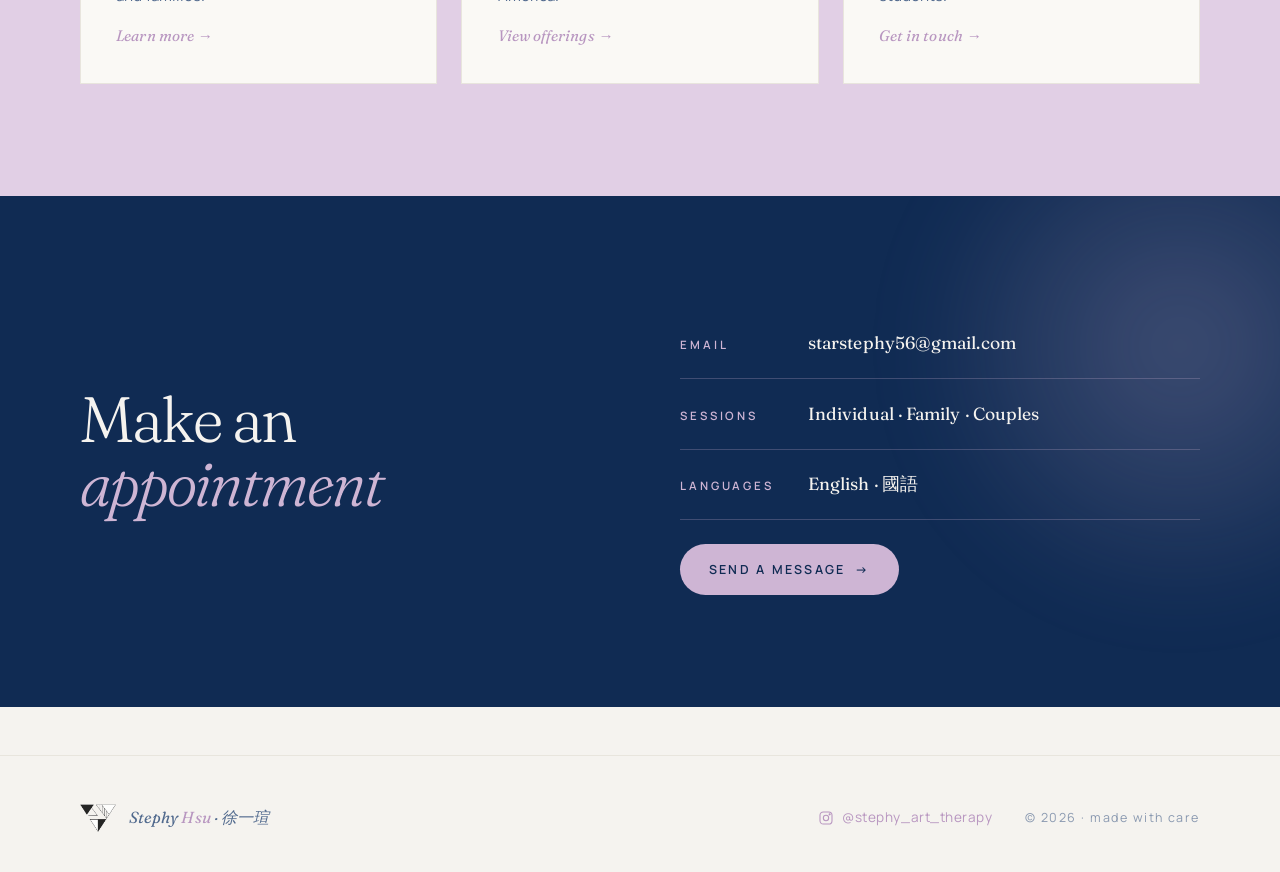
==== commit 377271df: "Redesign site with new pages, content, and full mobile responsiveness Overhauls the site to support " ====
--- a/index.html
+++ b/index.html
@@ -8,13 +8,15 @@
   <link rel="preconnect" href="https://fonts.googleapis.com">
   <link rel="preconnect" href="https://fonts.gstatic.com" crossorigin>
   <link href="https://fonts.googleapis.com/css2?family=Fraunces:ital,opsz,wght,SOFT@0,9..144,300..700,30;0,9..144,300..700,80;1,9..144,300..600,30&family=Manrope:wght@300;400;500;600&family=Noto+Serif+TC:wght@300;400&display=swap" rel="stylesheet">
+  <link rel="icon" type="image/png" sizes="32x32" href="images/favicon-32.png">
+  <link rel="apple-touch-icon" sizes="180x180" href="images/apple-touch-icon.png">
   <link rel="stylesheet" href="styles.css">
 </head>
 <body>
 
   <nav>
     <div class="container">
-      <a href="index.html" class="nav-mark">Stephy <em>Hsu</em></a>
+      <a href="index.html" class="nav-mark"><img src="images/logo.png" alt="" class="nav-mark-logo"><span>Stephy <em>Hsu</em></span></a>
       <ul class="nav-links">
         <li><a href="index.html" class="active">Home</a></li>
         <li><a href="about.html">About</a></li>
@@ -43,21 +45,33 @@
     <div class="hero-blob"></div>
     <div class="container">
       <div class="home-hero-content">
-        <div class="hero-eyebrow">Art Therapist · Artist · Founder</div>
-        <h1>Stephy <em>Hsu</em></h1>
-        <div class="hero-zh">徐 一 瑄</div>
-        <p class="hero-tagline">
-          Bridging art, psychology, and culture — exploring how creative expression heals across languages, generations, and traditions.
-        </p>
-        <div class="hero-credentials">
-          <span class="credential">ATR-BC #24-538</span>
-          <span class="credential">LCAT #003071</span>
-          <span class="credential">Psy.D Candidate</span>
-        </div>
-        <div class="hero-cta">
-          <a href="contact.html" class="btn btn-primary btn-arrow">Book a session</a>
-          <a href="artworks.html" class="btn btn-secondary">View artworks</a>
-        </div>
+        <div class="home-hero-text">
+          <div class="hero-eyebrow">Art Therapist · Artist · Founder</div>
+          <h1>Stephy <em>Hsu</em></h1>
+          <div class="hero-zh">徐 一 瑄</div>
+          <p class="hero-tagline">
+            Bridging art, psychology, spirituality, and culture — using creative expression as a language for healing, memory, and transformation.
+          </p>
+          <div class="hero-credentials">
+            <span class="credential">ATR-BC #24-538</span>
+            <span class="credential">LCAT #003071</span>
+            <span class="credential">Doctoral Student in Clinical Psychology</span>
+          </div>
+          <div class="hero-cta">
+            <a href="contact.html" class="btn btn-primary btn-arrow">Book a session</a>
+            <a href="artworks.html" class="btn btn-secondary">View artworks</a>
+          </div>
+        </div>
+
+        <figure class="home-hero-artwork">
+          <img src="images/attachment.jpg" alt="Attachment — oil painting by Stephy Hsu, 2025">
+          <figcaption>
+            <div class="artwork-name">Attachment <em>· 執念</em></div>
+            <div class="artwork-medium">Oil on canvas · 2025</div>
+            <p class="artwork-poem zh">來世的、前世的、過去的、現在的執念，釋懷便可見性。受傷的、痛苦的、憤怒的，鬆手便會解脫。說來簡單卻也不易，即便嗅過彼岸花的香氣，飲下夢婆湯，印記依然深深烙刻，伴隨著我們來到今生。雖然玉碎，但也是轉化與重生。讓六耳盤長結提醒著我們走向心物合一。</p>
+            <p class="artwork-poem en">The attachments of lives to come, of lives passed, of what was and what is — when released, the true self becomes visible. The wounded, the aching, the angry — when we loosen our grip, freedom arrives. Simply said, yet not easily done. Even after breathing the scent of the bianhua and drinking Meng Po's soup of forgetting, the imprints remain deeply etched, traveling with us into this life. Though the jade may shatter, even that is transformation and rebirth. Let the six-eared pan chang knot remind us — toward the union of mind and matter.</p>
+          </figcaption>
+        </figure>
       </div>
     </div>
   </header>
@@ -67,46 +81,56 @@
       <div class="section-header">
         <div><div class="section-number">— I.</div></div>
         <div>
-          <h2 class="section-title">Selected <em>artworks</em></h2>
-          <p class="section-intro">A glimpse into recent exhibitions across New York, Hangzhou, and beyond.</p>
-        </div>
-      </div>
-      <div class="artwork-grid">
-        <a href="artworks.html" class="artwork-card">
-          <span class="artwork-placeholder">image →</span>
-          <div class="artwork-meta">
-            <div class="artwork-year">2025</div>
-            <div class="artwork-title">How Carbon Is Forgotten</div>
-            <div class="artwork-venue">Shang Art Museum · Hangzhou</div>
-          </div>
-        </a>
-        <a href="artworks.html" class="artwork-card">
-          <span class="artwork-placeholder">image →</span>
-          <div class="artwork-meta">
-            <div class="artwork-year">2023</div>
-            <div class="artwork-title">Art Affect</div>
-            <div class="artwork-venue">NYU Barney Building · New York</div>
-          </div>
-        </a>
-        <a href="artworks.html" class="artwork-card">
-          <span class="artwork-placeholder">image →</span>
-          <div class="artwork-meta">
-            <div class="artwork-year">2022</div>
-            <div class="artwork-title">Liminality</div>
-            <div class="artwork-venue">Wukong Media · NY & LA</div>
-          </div>
-        </a>
-        <a href="artworks.html" class="artwork-card">
-          <span class="artwork-placeholder">image →</span>
-          <div class="artwork-meta">
-            <div class="artwork-year">2020</div>
-            <div class="artwork-title">BFA Fine Arts Exhibition</div>
-            <div class="artwork-venue">Parsons SJDC Gallery · NY</div>
+          <h2 class="section-title">Creative spaces for <em>reflection</em></h2>
+          <p class="section-intro">Through workshops, lectures, and group sessions, I hope to create gentle spaces where art can support self-understanding, conversation, and connection.</p>
+        </div>
+      </div>
+      <div class="workshop-feature-grid">
+        <a href="workshops.html" class="workshop-feature-card">
+          <img src="images/workshops/workshop-lecture-nyu.jpg" alt="Guest lecture and demonstration in a university setting">
+          <div class="workshop-feature-meta">
+            <div class="workshop-feature-loc">New York</div>
+            <div class="workshop-feature-title">University guest lecture</div>
+          </div>
+        </a>
+        <a href="workshops.html" class="workshop-feature-card">
+          <img src="images/workshops/workshop-classroom-china.jpg" alt="Multi-day workshop in a classroom in mainland China">
+          <div class="workshop-feature-meta">
+            <div class="workshop-feature-loc">Kunming · China</div>
+            <div class="workshop-feature-title">Multi-day classroom workshop</div>
+          </div>
+        </a>
+        <a href="workshops.html" class="workshop-feature-card">
+          <img src="images/workshops/workshop-gallery-circle.jpg" alt="Gallery sit-circle with shared canvas and group reflection">
+          <div class="workshop-feature-meta">
+            <div class="workshop-feature-loc">New York</div>
+            <div class="workshop-feature-title">Gallery sit-circle</div>
+          </div>
+        </a>
+        <a href="workshops.html" class="workshop-feature-card">
+          <img src="images/workshops/workshop-mask-group.jpg" alt="Group portrait of participants holding their finished masks">
+          <div class="workshop-feature-meta">
+            <div class="workshop-feature-loc">Cohort portrait</div>
+            <div class="workshop-feature-title">Mask-making · identity & emotion</div>
+          </div>
+        </a>
+        <a href="workshops.html" class="workshop-feature-card">
+          <img src="images/workshops/workshop-collaborative-drawing.jpg" alt="Top-down view of a collaborative radial drawing">
+          <div class="workshop-feature-meta">
+            <div class="workshop-feature-loc">Group session</div>
+            <div class="workshop-feature-title">Collaborative radial drawing</div>
+          </div>
+        </a>
+        <a href="workshops.html" class="workshop-feature-card">
+          <img src="images/workshops/workshop-clay-presenting.jpg" alt="Presenting clay artwork in front of ink paintings on the wall">
+          <div class="workshop-feature-meta">
+            <div class="workshop-feature-loc">Kunming · China</div>
+            <div class="workshop-feature-title">Artwork presentation</div>
           </div>
         </a>
       </div>
       <div style="text-align: center; margin-top: 4rem;">
-        <a href="artworks.html" class="btn btn-secondary btn-arrow">See all exhibitions</a>
+        <a href="workshops.html" class="btn btn-secondary btn-arrow">See all workshops</a>
       </div>
     </div>
   </section>
@@ -149,7 +173,6 @@
       <div class="booking-content">
         <div>
           <h2>Make an <em>appointment</em></h2>
-          <p>I work with clients across time zones — in person in Vancouver, and remotely with clients in Taipei, New York, and beyond. Reach out to schedule a session or inquire about workshops.</p>
         </div>
         <div class="booking-actions">
           <div class="booking-row">
@@ -174,7 +197,11 @@
 
   <footer>
     <div class="container">
-      <div class="footer-mark">Stephy <em>Hsu</em> · 徐一瑄</div>
+      <div class="footer-mark"><img src="images/logo.png" alt="" class="footer-mark-logo"><span>Stephy <em>Hsu</em> · 徐一瑄</span></div>
+      <a href="https://instagram.com/stephy_art_therapy" target="_blank" rel="noopener" class="footer-social" aria-label="Instagram">
+        <svg width="16" height="16" viewBox="0 0 24 24" fill="none" stroke="currentColor" stroke-width="1.6" stroke-linecap="round" stroke-linejoin="round" aria-hidden="true"><rect x="3" y="3" width="18" height="18" rx="5"/><circle cx="12" cy="12" r="4"/><circle cx="17.5" cy="6.5" r="0.8" fill="currentColor"/></svg>
+        <span>@stephy_art_therapy</span>
+      </a>
       <div class="footer-meta">© 2026 · made with care</div>
     </div>
   </footer>
--- a/styles.css
+++ b/styles.css
@@ -93,11 +93,19 @@
   letter-spacing: -0.01em;
   text-decoration: none;
   color: var(--space-cadet);
+  display: inline-flex;
+  align-items: center;
+  gap: 0.7rem;
 }
 .nav-mark em {
   font-style: italic;
   color: var(--lavender-deep);
   font-weight: 300;
+}
+.nav-mark-logo {
+  height: 26px;
+  width: auto;
+  display: block;
 }
 .nav-links {
   display: flex;
@@ -184,11 +192,81 @@
 }
 .home-hero-content {
   display: grid;
+  grid-template-columns: minmax(0, 1.05fr) minmax(0, 0.95fr);
+  gap: 5rem;
+  align-items: center;
+  max-width: 1280px;
+  position: relative;
+  z-index: 2;
+}
+.home-hero-text {
+  display: grid;
   grid-template-columns: 1fr;
   gap: 1.8rem;
-  max-width: 900px;
-  position: relative;
-  z-index: 2;
+}
+.home-hero-artwork {
+  margin: 0;
+  animation: fadeIn 1.4s ease 0.6s both;
+}
+.home-hero-artwork img {
+  display: block;
+  width: 100%;
+  height: auto;
+  border-radius: 4px;
+  box-shadow: 0 30px 70px -25px rgba(40, 40, 70, 0.4);
+}
+.home-hero-artwork figcaption {
+  margin-top: 1.4rem;
+  display: grid;
+  gap: 0.7rem;
+}
+.home-hero-artwork .artwork-name {
+  font-family: 'Fraunces', serif;
+  font-size: 1.2rem;
+  letter-spacing: -0.01em;
+  color: var(--space-cadet);
+  font-weight: 500;
+}
+.home-hero-artwork .artwork-name em {
+  color: var(--lavender-deep);
+  font-style: italic;
+  font-weight: 400;
+  font-family: 'Noto Serif TC', serif;
+}
+.home-hero-artwork .artwork-medium {
+  font-size: 0.74rem;
+  letter-spacing: 0.22em;
+  text-transform: uppercase;
+  color: var(--ink-muted);
+  font-weight: 500;
+}
+.home-hero-artwork .artwork-poem {
+  font-size: 0.9rem;
+  line-height: 1.75;
+  color: var(--ink-soft);
+  margin: 0.2rem 0 0;
+}
+.home-hero-artwork .artwork-poem.zh {
+  font-family: 'Noto Serif TC', serif;
+  font-weight: 300;
+  letter-spacing: 0.04em;
+}
+.home-hero-artwork .artwork-poem.en {
+  font-family: 'Fraunces', serif;
+  font-style: italic;
+  font-weight: 300;
+}
+
+@media (max-width: 980px) {
+  .home-hero-content {
+    grid-template-columns: 1fr;
+    gap: 3rem;
+    max-width: 900px;
+  }
+  .home-hero-artwork {
+    max-width: 540px;
+    margin: 0 auto;
+  }
 }
 .home-hero h1 {
   font-family: 'Fraunces', serif;
@@ -354,6 +432,117 @@
   position: relative;
   z-index: 2;
   animation: fadeIn 1.2s ease 0.45s both;
+}
+
+/* Page-hero with side aside (used on artworks page for the children's book link) */
+.page-hero-with-aside .page-hero-grid {
+  display: grid;
+  grid-template-columns: minmax(0, 1.4fr) minmax(0, 1fr);
+  gap: 4rem;
+  align-items: center;
+}
+.page-hero-aside {
+  display: block;
+  text-decoration: none;
+  color: inherit;
+  position: relative;
+  z-index: 2;
+  animation: fadeIn 1.2s ease 0.6s both;
+}
+.page-hero-aside figure {
+  margin: 0;
+  display: grid;
+  gap: 1rem;
+  transition: transform 0.4s ease;
+}
+.page-hero-aside:hover figure { transform: translateY(-4px); }
+.page-hero-aside img {
+  display: block;
+  width: 100%;
+  height: auto;
+  max-width: 360px;
+  margin: 0 auto;
+  border: 1px solid var(--rule-soft);
+  box-shadow: 0 30px 70px -25px rgba(40, 40, 70, 0.4);
+  transition: box-shadow 0.4s ease;
+}
+.page-hero-aside:hover img {
+  box-shadow: 0 35px 80px -25px rgba(40, 40, 70, 0.5);
+}
+.page-hero-aside figcaption {
+  text-align: center;
+  display: grid;
+  gap: 0.4rem;
+}
+.page-hero-aside .aside-eyebrow {
+  font-size: 0.7rem;
+  letter-spacing: 0.25em;
+  text-transform: uppercase;
+  color: var(--ink-muted);
+  font-weight: 500;
+}
+.page-hero-aside .aside-title {
+  font-family: 'Fraunces', serif;
+  font-size: 1.4rem;
+  font-weight: 400;
+  letter-spacing: -0.01em;
+  color: var(--space-cadet);
+}
+.page-hero-aside .aside-title em {
+  font-style: italic;
+  color: var(--lavender-deep);
+  font-weight: 300;
+}
+.page-hero-aside .aside-cta {
+  font-size: 0.78rem;
+  letter-spacing: 0.18em;
+  text-transform: uppercase;
+  color: var(--lavender-deep);
+  font-weight: 500;
+  transition: gap 0.3s ease;
+}
+/* Variant: still (non-link) aside used on contact page — no caption, no hover */
+.page-hero-aside-still {
+  margin: 0;
+  position: relative;
+  z-index: 2;
+  animation: fadeIn 1.4s ease 0.6s both;
+}
+.page-hero-aside-still img {
+  display: block;
+  width: 100%;
+  height: auto;
+  max-width: 480px;
+  margin: 0 auto;
+  clip-path: circle(50% at 50% 50%);
+  -webkit-clip-path: circle(50% at 50% 50%);
+}
+
+@media (max-width: 880px) {
+  .page-hero-with-aside .page-hero-grid {
+    grid-template-columns: 1fr;
+    gap: 2.5rem;
+  }
+  .page-hero-aside img { max-width: 280px; }
+  .page-hero-aside-still img { max-width: 320px; }
+}
+
+/* =============== CHILDREN'S BOOK PAGES =============== */
+.book-pages {
+  display: grid;
+  gap: 2rem;
+  max-width: 960px;
+  margin: 0 auto;
+}
+.book-page {
+  margin: 0;
+}
+.book-page img {
+  width: 100%;
+  height: auto;
+  display: block;
+  border: 1px solid var(--rule-soft);
+  box-shadow: 0 20px 50px -25px rgba(40, 40, 70, 0.3);
 }
 
 /* =============== BUTTONS =============== */
@@ -528,11 +717,172 @@
   z-index: 2;
 }
 
+/* =============== ARTWORK FEATURES (artworks page) =============== */
+.artwork-features {
+  display: grid;
+  gap: 0;
+}
+.artwork-feature {
+  display: grid;
+  grid-template-columns: 5fr 7fr;
+  gap: 4rem;
+  align-items: center;
+  padding: 4rem 0;
+  border-bottom: 1px solid var(--rule-soft);
+}
+.artwork-feature:first-child { padding-top: 0; }
+.artwork-feature:last-child { border-bottom: none; }
+.artwork-feature-image {
+  margin: 0;
+}
+.artwork-feature-image img {
+  width: 100%;
+  height: auto;
+  display: block;
+  border: 1px solid var(--rule-soft);
+  box-shadow: 0 25px 60px -25px rgba(40, 40, 70, 0.35);
+}
+.artwork-feature-image.split-pair {
+  display: grid;
+  grid-template-columns: 1fr 1fr;
+  gap: 0.5rem;
+}
+.artwork-feature-meta { display: grid; gap: 0.7rem; align-content: start; }
+.artwork-feature-year {
+  font-size: 0.78rem;
+  letter-spacing: 0.25em;
+  text-transform: uppercase;
+  color: var(--lavender-deep);
+  font-weight: 500;
+}
+.artwork-feature-title {
+  font-family: 'Fraunces', serif;
+  font-size: clamp(1.7rem, 2.6vw, 2.4rem);
+  letter-spacing: -0.02em;
+  font-weight: 400;
+  font-variation-settings: 'SOFT' 50, 'opsz' 144;
+  color: var(--space-cadet);
+  margin: 0;
+  line-height: 1.1;
+}
+.artwork-feature-title em {
+  font-style: italic;
+  color: var(--lavender-deep);
+  font-family: 'Noto Serif TC', serif;
+  font-weight: 300;
+}
+.artwork-feature-medium {
+  font-family: 'Fraunces', serif;
+  font-style: italic;
+  font-size: 0.95rem;
+  color: var(--ucla);
+  margin-bottom: 0.4rem;
+}
+.artwork-feature-desc {
+  font-family: 'Fraunces', serif;
+  font-size: 1rem;
+  line-height: 1.7;
+  color: var(--ink-soft);
+  font-weight: 300;
+  margin: 0;
+}
+.artwork-feature-desc em {
+  font-style: italic;
+  color: var(--lavender-deep);
+}
+
+@media (max-width: 880px) {
+  .artwork-feature {
+    grid-template-columns: 1fr;
+    gap: 1.8rem;
+    padding: 2.5rem 0;
+  }
+}
+
+/* =============== WORKSHOP FEATURE GRID (home page) =============== */
+.workshop-feature-grid {
+  display: grid;
+  grid-template-columns: repeat(auto-fill, minmax(300px, 1fr));
+  gap: 1.5rem;
+}
+.workshop-feature-card {
+  position: relative;
+  aspect-ratio: 4 / 5;
+  overflow: hidden;
+  border: 1px solid var(--rule-soft);
+  text-decoration: none;
+  color: inherit;
+  transition: transform 0.4s ease, border-color 0.4s ease, box-shadow 0.4s ease;
+  display: block;
+}
+.workshop-feature-card img {
+  width: 100%;
+  height: 100%;
+  object-fit: cover;
+  display: block;
+  transition: transform 0.6s ease;
+}
+.workshop-feature-card:hover {
+  transform: translateY(-4px);
+  border-color: var(--lavender-deep);
+  box-shadow: 0 24px 50px -25px rgba(16, 43, 83, 0.25);
+}
+.workshop-feature-card:hover img {
+  transform: scale(1.04);
+}
+.workshop-feature-card::after {
+  content: '';
+  position: absolute;
+  inset: 0;
+  background: linear-gradient(180deg, rgba(20, 30, 60, 0) 45%, rgba(20, 30, 60, 0.78) 100%);
+  pointer-events: none;
+}
+.workshop-feature-meta {
+  position: absolute;
+  left: 1.4rem;
+  right: 1.4rem;
+  bottom: 1.3rem;
+  z-index: 2;
+  color: #fff;
+}
+.workshop-feature-loc {
+  font-size: 0.72rem;
+  letter-spacing: 0.25em;
+  text-transform: uppercase;
+  color: rgba(255, 255, 255, 0.85);
+  font-weight: 500;
+}
+.workshop-feature-title {
+  font-family: 'Fraunces', serif;
+  font-size: 1.05rem;
+  font-weight: 400;
+  margin-top: 0.4rem;
+  letter-spacing: -0.005em;
+}
+
 /* =============== FEATURE CARDS =============== */
 .featured-grid {
   display: grid;
   grid-template-columns: repeat(auto-fit, minmax(300px, 1fr));
   gap: 1.5rem;
+}
+.featured-grid--four {
+  grid-template-columns: repeat(4, minmax(0, 1fr));
+  gap: 1.5rem;
+  align-items: stretch;
+}
+.featured-grid--four .feature-card {
+  padding: 1.6rem 1.4rem;
+  gap: 0.7rem;
+  height: 100%;
+}
+.featured-grid--four .feature-card-title { font-size: 1.2rem; line-height: 1.25; }
+.featured-grid--four .feature-card-desc { font-size: 0.85rem; line-height: 1.55; }
+@media (max-width: 1100px) {
+  .featured-grid--four { grid-template-columns: repeat(2, minmax(0, 1fr)); }
+}
+@media (max-width: 560px) {
+  .featured-grid--four { grid-template-columns: 1fr; }
 }
 .feature-card {
   background: var(--bg-card);
@@ -709,6 +1059,65 @@
   .workshop-source { text-align: left; }
 }
 
+/* =============== WORKSHOP GALLERY =============== */
+.workshop-gallery {
+  display: grid;
+  grid-template-columns: repeat(4, 1fr);
+  gap: 1rem;
+}
+.gallery-item {
+  margin: 0;
+  position: relative;
+  overflow: hidden;
+  border: 1px solid var(--rule-soft);
+  background: var(--bg-card);
+  aspect-ratio: 4 / 3;
+}
+.gallery-item img {
+  display: block;
+  width: 100%;
+  height: 100%;
+  object-fit: cover;
+  transition: transform 0.6s ease, filter 0.4s ease;
+  filter: saturate(0.96);
+}
+.gallery-item:hover img {
+  transform: scale(1.04);
+  filter: saturate(1.05);
+}
+.gallery-item figcaption {
+  position: absolute;
+  left: 0;
+  right: 0;
+  bottom: 0;
+  padding: 1.4rem 1.1rem 0.85rem;
+  font-family: 'Fraunces', serif;
+  font-style: italic;
+  font-size: 0.88rem;
+  color: #fff;
+  letter-spacing: 0.02em;
+  background: linear-gradient(180deg, transparent 0%, rgba(16, 43, 83, 0.7) 100%);
+  opacity: 0;
+  transform: translateY(8px);
+  transition: opacity 0.4s ease, transform 0.4s ease;
+}
+.gallery-item:hover figcaption {
+  opacity: 1;
+  transform: translateY(0);
+}
+@media (max-width: 960px) {
+  .workshop-gallery { grid-template-columns: repeat(3, 1fr); }
+}
+@media (max-width: 720px) {
+  .workshop-gallery { grid-template-columns: repeat(2, 1fr); gap: 0.6rem; }
+  .gallery-item figcaption {
+    opacity: 1;
+    transform: translateY(0);
+    font-size: 0.78rem;
+    padding: 0.9rem 0.8rem 0.6rem;
+  }
+}
+
 /* =============== PROSE BODY =============== */
 .prose-body {
   max-width: 720px;
@@ -732,6 +1141,74 @@
 }
 .prose-body em { color: var(--lavender-deep); font-style: italic; }
 .prose-body strong { font-weight: 500; color: var(--space-cadet); }
+.prose-body .book-quote {
+  margin: 2rem 0 2.4rem;
+  padding: 1.6rem 2rem;
+  border-left: 2px solid var(--lavender-deep);
+  font-family: 'Fraunces', serif;
+  font-style: italic;
+  font-size: 1.15rem;
+  line-height: 1.55;
+  color: var(--space-cadet);
+  font-weight: 300;
+}
+.prose-body .book-quote cite {
+  display: block;
+  margin-top: 0.8rem;
+  font-style: normal;
+  font-size: 0.85rem;
+  letter-spacing: 0.08em;
+  color: var(--ink-muted);
+}
+.prose-body .prose-closing {
+  font-family: 'Fraunces', serif;
+  font-style: italic;
+  font-size: 1.05rem;
+  line-height: 1.7;
+  color: var(--ucla);
+  margin-top: 2rem;
+}
+
+/* =============== ABOUT INTRO + PORTRAIT =============== */
+.about-intro {
+  display: grid;
+  grid-template-columns: minmax(240px, 320px) 1fr;
+  gap: 3.5rem;
+  align-items: start;
+}
+.about-intro .prose-body { max-width: none; }
+.portrait {
+  margin: 0;
+  position: sticky;
+  top: 6rem;
+}
+.portrait img {
+  display: block;
+  width: 100%;
+  height: auto;
+  border: 1px solid var(--rule-soft);
+  filter: grayscale(0.05);
+}
+.portrait figcaption {
+  margin-top: 0.9rem;
+  font-family: 'Fraunces', serif;
+  font-size: 0.95rem;
+  font-style: italic;
+  color: var(--ink-muted);
+  letter-spacing: 0.02em;
+  text-align: center;
+}
+@media (max-width: 820px) {
+  .about-intro {
+    grid-template-columns: 1fr;
+    gap: 2rem;
+  }
+  .portrait {
+    position: static;
+    max-width: 320px;
+    margin: 0 auto;
+  }
+}
 
 /* =============== APPROACH GRID =============== */
 .approach-grid {
@@ -881,8 +1358,12 @@
   background: var(--bg);
   transform: translateY(-2px);
 }
+.contact-grid {
+  align-items: start;
+}
 @media (max-width: 720px) {
   .booking-content { grid-template-columns: 1fr; gap: 2.5rem; }
+  .contact-grid { gap: 2.5rem; }
 }
 
 /* =============== CONTACT FORM =============== */
@@ -983,24 +1464,47 @@
 }
 footer .container {
   display: grid;
-  grid-template-columns: 1fr auto;
+  grid-template-columns: 1fr auto auto;
   gap: 2rem;
   align-items: center;
 }
+.footer-social {
+  display: inline-flex;
+  align-items: center;
+  gap: 0.5rem;
+  font-family: 'Manrope', sans-serif;
+  font-size: 0.85rem;
+  letter-spacing: 0.04em;
+  color: var(--lavender-deep);
+  text-decoration: none;
+  transition: color 0.3s ease, transform 0.3s ease;
+}
+.footer-social:hover { color: var(--space-cadet); transform: translateY(-1px); }
+.footer-social svg { display: block; flex-shrink: 0; }
 footer .footer-mark {
   font-family: 'Fraunces', serif;
   font-size: 1rem;
   font-style: italic;
   color: var(--ucla);
+  display: inline-flex;
+  align-items: center;
+  gap: 0.8rem;
 }
 footer .footer-mark em { color: var(--lavender-deep); }
+footer .footer-mark-logo {
+  height: 28px;
+  width: auto;
+  display: block;
+  opacity: 0.85;
+}
 footer .footer-meta {
   font-size: 0.78rem;
   color: var(--ink-muted);
   letter-spacing: 0.12em;
 }
 @media (max-width: 720px) {
-  footer .container { grid-template-columns: 1fr; text-align: center; }
+  footer .container { grid-template-columns: 1fr; text-align: center; gap: 1rem; }
+  .footer-mark, .footer-social { justify-self: center; }
 }
 
 /* =============== ARTISTIC ELEMENTS =============== */
@@ -1033,3 +1537,151 @@
   opacity: 0.6;
   font-weight: 500;
 }
+
+/* =================================================
+   MOBILE RESPONSIVENESS — comprehensive pass
+   Tablet and phone breakpoints, in order of specificity.
+   ================================================= */
+
+/* Tablet (≤960px) — gentle adjustments */
+@media (max-width: 960px) {
+  section { padding: 5.5rem 0; }
+  .booking-section, .cta-section { padding: 5.5rem 0; }
+  .page-hero { padding: 9rem 0 4rem; }
+}
+
+/* Phone (≤720px) — major reflow */
+@media (max-width: 720px) {
+  /* Tighter horizontal padding so content actually fits 360–414px viewports */
+  .container, .container-narrow { padding: 0 1.25rem; }
+
+  /* Compact section spacing */
+  section { padding: 3.5rem 0; }
+  section.tight { padding: 2.5rem 0; }
+  .booking-section { padding: 4rem 0; }
+  .cta-section { padding: 4.5rem 0; }
+  .cta-section::before { width: 400px; height: 400px; }
+
+  /* Home hero — fits on screen, no forced 100vh */
+  .home-hero {
+    padding: 6.5rem 0 3rem;
+    min-height: auto;
+  }
+  .home-hero h1 { font-size: clamp(2.6rem, 13vw, 4rem); line-height: 0.96; }
+  .hero-zh { font-size: 1.15rem; letter-spacing: 0.3em; }
+  .hero-tagline { font-size: 1.05rem; line-height: 1.55; }
+  .hero-eyebrow { font-size: 0.7rem; letter-spacing: 0.22em; gap: 0.7rem; }
+  .hero-eyebrow::before { width: 1.5rem; }
+  .hero-credentials { gap: 0.45rem; margin-top: 1.1rem; }
+  .credential { font-size: 0.72rem; padding: 0.35rem 0.8rem; letter-spacing: 0.04em; }
+  .hero-cta { gap: 0.7rem; margin-top: 1.6rem; }
+
+  /* Page hero (interior pages) */
+  .page-hero { padding: 7rem 0 2.5rem; }
+  .page-hero h1 { font-size: clamp(2.2rem, 10vw, 3rem); }
+  .page-hero-eyebrow { font-size: 0.7rem; letter-spacing: 0.22em; gap: 0.7rem; margin-bottom: 1.2rem; }
+  .page-hero-eyebrow::before { width: 1.5rem; }
+  .page-hero-tagline { font-size: 1rem; margin-top: 1.2rem; }
+
+  /* Hero blobs scale down so they don't dominate small viewports */
+  .hero-blob { width: 320px; height: 320px; top: -60px; right: -100px; filter: blur(28px); }
+  .page-hero .hero-blob { width: 280px; height: 280px; top: 30px; right: -80px; }
+  .booking-section .hero-blob { width: 360px; height: 360px; top: -100px; right: -120px; }
+
+  /* Section header & titles */
+  .section-header { margin-bottom: 2.4rem; }
+  .section-title { font-size: clamp(1.85rem, 7.5vw, 2.4rem); }
+  .section-intro { font-size: 1.02rem; margin-top: 1rem; }
+  .section-number { font-size: 0.82rem; }
+
+  /* Buttons — ensure tap target & no overflow */
+  .btn { padding: 0.85rem 1.5rem; font-size: 0.74rem; letter-spacing: 0.14em; }
+
+  /* Prose body */
+  .prose-body { font-size: 1.05rem; line-height: 1.75; }
+  .prose-body p { margin-bottom: 1.2rem; }
+  .prose-body p.dropcap:first-letter { font-size: 3rem; padding: 0.3rem 0.55rem 0 0; }
+  .prose-body .book-quote { padding: 1.1rem 1.2rem; font-size: 1.02rem; margin: 1.4rem 0 1.6rem; }
+
+  /* CTA */
+  .cta-section h2 { font-size: clamp(2rem, 8vw, 2.8rem); }
+  .cta-section .subtitle { font-size: 1.02rem; margin-top: 1.1rem; }
+  .cta-section .actions { margin-top: 2rem; gap: 0.7rem; }
+
+  /* Booking row label/value alignment on phones */
+  .booking-row { grid-template-columns: 5.5rem 1fr; gap: 0.6rem; padding: 1rem 0; }
+  .booking-value { font-size: 1rem; word-break: break-word; }
+  .booking-label { font-size: 0.66rem; letter-spacing: 0.18em; }
+
+  /* Contact form — full width, no cramped inputs */
+  .contact-form { max-width: 100%; gap: 1.1rem; }
+  .form-row input, .form-row textarea { padding: 0.8rem 0.9rem; font-size: 0.95rem; }
+  .form-row textarea { min-height: 110px; }
+
+  /* Workshop feature cards (home page) */
+  .workshop-feature-grid { grid-template-columns: 1fr; gap: 1rem; }
+  .workshop-feature-card { aspect-ratio: 16 / 11; }
+  .workshop-feature-meta { left: 1rem; right: 1rem; bottom: 1rem; }
+  .workshop-feature-loc { font-size: 0.66rem; letter-spacing: 0.2em; }
+  .workshop-feature-title { font-size: 0.95rem; }
+
+  /* Nav mark — slightly smaller on phones */
+  .nav-mark { font-size: 1.05rem; gap: 0.5rem; }
+  .nav-mark-logo { height: 22px; }
+  nav .container { padding-top: 0.9rem; padding-bottom: 0.9rem; }
+  .mobile-menu { top: 54px; padding: 0.8rem 1.25rem 1.5rem; }
+  .mobile-menu a { font-size: 1.2rem; padding: 0.6rem 0; }
+
+  /* Approach grid (psychology page) */
+  .approach-grid { grid-template-columns: 1fr; gap: 1rem; }
+  .approach-card { padding: 1.6rem; }
+
+  /* Tag cloud */
+  .tag { font-size: 0.78rem; padding: 0.45rem 0.85rem; }
+
+  /* About page portrait */
+  .about-intro { gap: 1.5rem; }
+
+  /* Children's book pages — tighter */
+  .book-pages { gap: 1.2rem; }
+
+  /* Featured grid (workshops/contact "what I offer") */
+  .featured-grid { grid-template-columns: 1fr; gap: 1rem; }
+  .feature-card { padding: 1.6rem; }
+  .feature-card-title { font-size: 1.35rem; }
+
+  /* Footer mark — tighter spacing */
+  footer .footer-mark { font-size: 0.92rem; gap: 0.6rem; }
+  footer .footer-mark-logo { height: 24px; }
+  .footer-social { font-size: 0.78rem; }
+  footer .footer-meta { font-size: 0.72rem; }
+
+  /* Artwork features (artworks page) — tighter padding */
+  .artwork-feature { padding: 2rem 0; gap: 1.4rem; }
+  .artwork-feature-title { font-size: clamp(1.5rem, 7vw, 2rem); }
+  .artwork-feature-desc { font-size: 0.96rem; line-height: 1.65; }
+
+  /* CV blocks already collapse via existing rule; ensure dates wrap nicely */
+  .cv-entry-head { gap: 0.4rem; }
+  .cv-entry-date { white-space: normal; }
+
+  /* Page hero with aside (artworks/contact) — tighter image */
+  .page-hero-aside img { max-width: 220px; }
+  .page-hero-aside-still img { max-width: 260px; }
+}
+
+/* Very small phones (≤380px) — iPhone SE / Galaxy S */
+@media (max-width: 380px) {
+  .container, .container-narrow { padding: 0 1rem; }
+  .home-hero h1 { font-size: 2.4rem; }
+  .page-hero h1 { font-size: 2rem; }
+  .section-title { font-size: 1.7rem; }
+  .credential { font-size: 0.68rem; padding: 0.3rem 0.7rem; }
+  .nav-mark { font-size: 1rem; }
+  .nav-mark-logo { height: 20px; }
+  .mobile-menu a { font-size: 1.1rem; }
+}
+
+/* Prevent horizontal overflow from any wide content */
+img, svg, video, iframe, canvas { max-width: 100%; }
+input, textarea, select { max-width: 100%; }
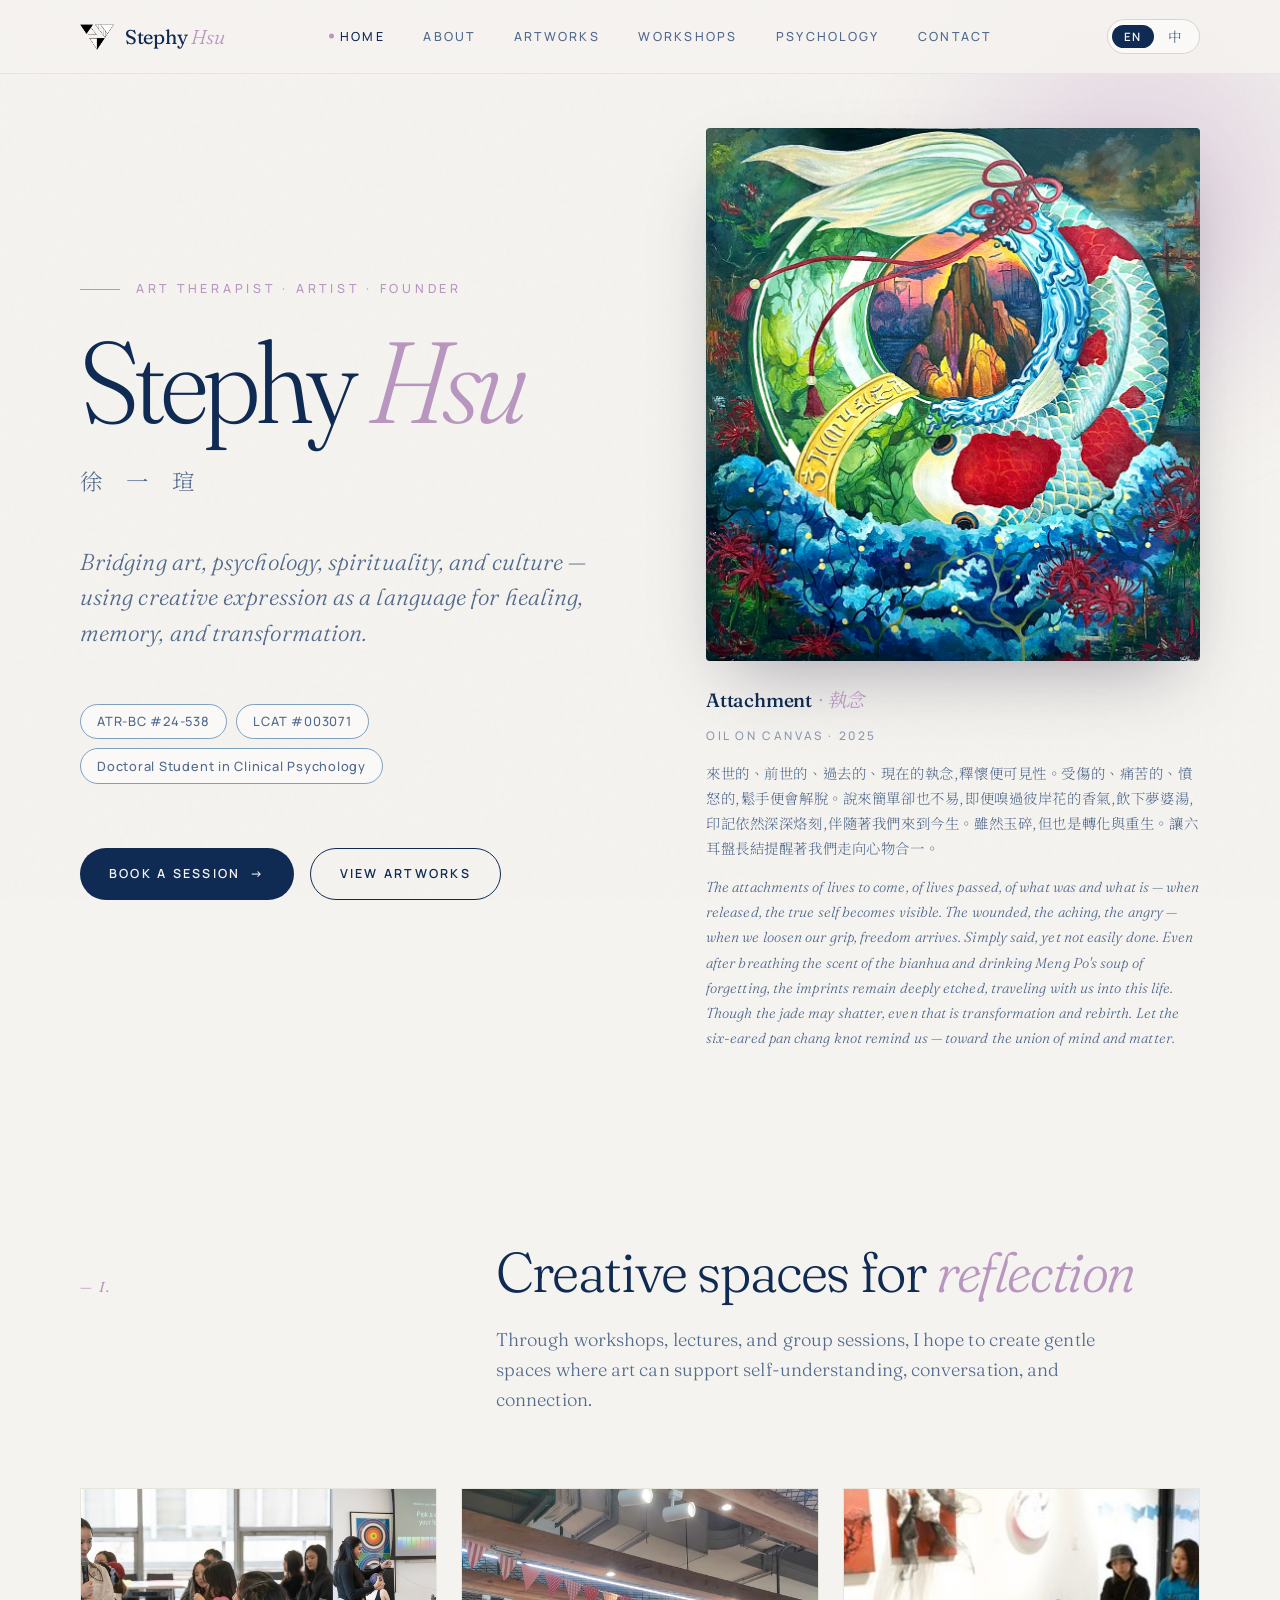
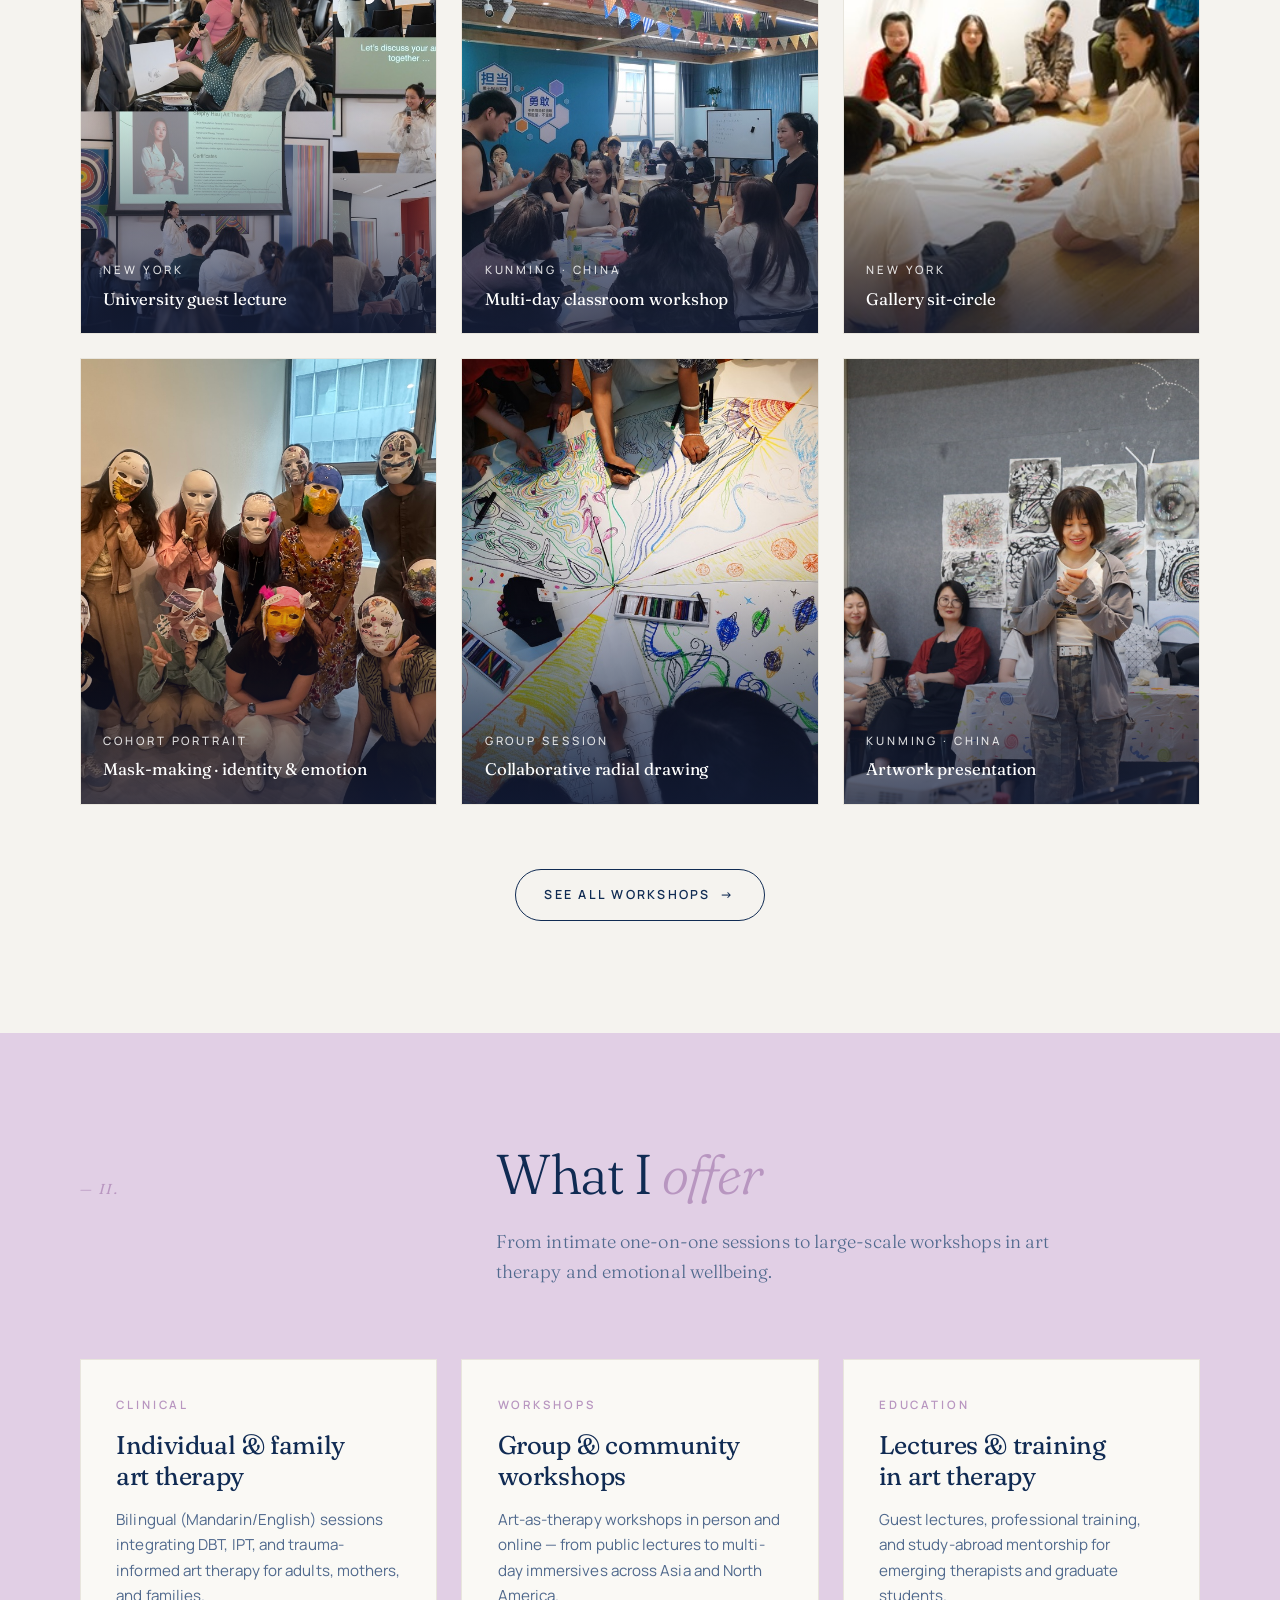
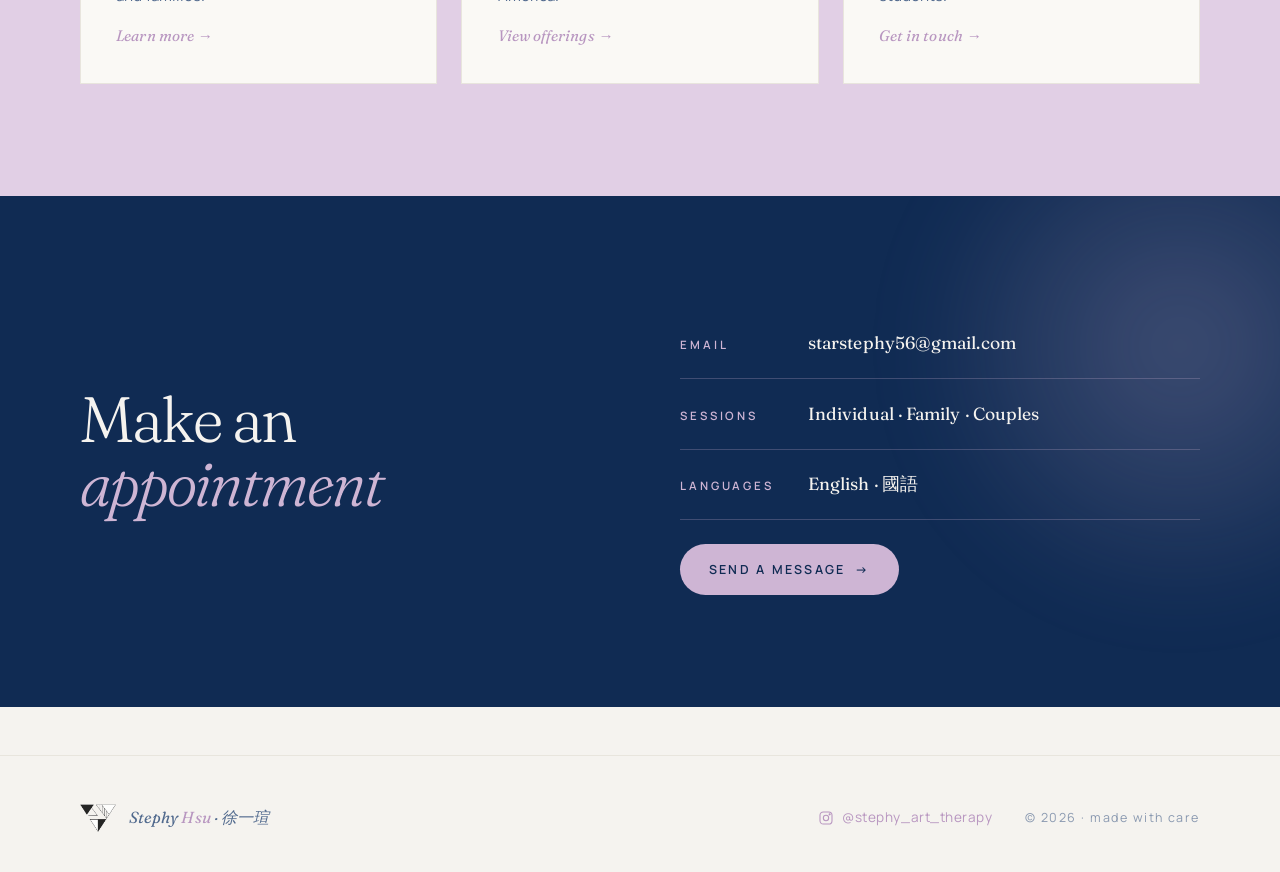
==== commit 7fcb7bb8: "Add EN/中 toggle, CV download, bullet CV, and media embeds - Add language toggle (EN/中) to top nav ac" ====
--- a/index.html
+++ b/index.html
@@ -3,7 +3,7 @@
 <head>
   <meta charset="UTF-8">
   <meta name="viewport" content="width=device-width, initial-scale=1.0">
-  <title>Stephy Hsu — Art Therapist · Artist · Founder</title>
+  <title data-en-title="Stephy Hsu — Art Therapist · Artist · Founder" data-zh-title="徐一瑄 — 藝術治療師 · 藝術家 · 創辦人">Stephy Hsu — Art Therapist · Artist · Founder</title>
   <meta name="description" content="Stephy (Yi-Hsuan) Hsu, ATR-BC, LCAT — Bridging art, psychology, and culture.">
   <link rel="preconnect" href="https://fonts.googleapis.com">
   <link rel="preconnect" href="https://fonts.gstatic.com" crossorigin>
@@ -18,26 +18,32 @@
     <div class="container">
       <a href="index.html" class="nav-mark"><img src="images/logo.png" alt="" class="nav-mark-logo"><span>Stephy <em>Hsu</em></span></a>
       <ul class="nav-links">
-        <li><a href="index.html" class="active">Home</a></li>
-        <li><a href="about.html">About</a></li>
-        <li><a href="artworks.html">Artworks</a></li>
-        <li><a href="workshops.html">Workshops</a></li>
-        <li><a href="psychology.html">Psychology</a></li>
-        <li><a href="contact.html">Contact</a></li>
+        <li><a href="index.html" class="active" data-en="Home" data-zh="首頁">Home</a></li>
+        <li><a href="about.html" data-en="About" data-zh="關於">About</a></li>
+        <li><a href="artworks.html" data-en="Artworks" data-zh="作品">Artworks</a></li>
+        <li><a href="workshops.html" data-en="Workshops" data-zh="工作坊">Workshops</a></li>
+        <li><a href="psychology.html" data-en="Psychology" data-zh="心理治療">Psychology</a></li>
+        <li><a href="contact.html" data-en="Contact" data-zh="聯繫">Contact</a></li>
       </ul>
-      <button class="nav-toggle" aria-label="Menu" onclick="document.getElementById('mobileMenu').classList.toggle('open')">
-        <span></span><span></span><span></span>
-      </button>
+      <div class="nav-actions">
+        <div class="lang-toggle" role="group" aria-label="Language">
+          <button type="button" data-lang="en" aria-pressed="true">EN</button>
+          <button type="button" data-lang="zh" aria-pressed="false">中</button>
+        </div>
+        <button class="nav-toggle" aria-label="Menu" aria-expanded="false" onclick="this.classList.toggle('open');document.getElementById('mobileMenu').classList.toggle('open');this.setAttribute('aria-expanded',this.classList.contains('open'))">
+          <span></span><span></span><span></span>
+        </button>
+      </div>
     </div>
   </nav>
   <div class="mobile-menu" id="mobileMenu">
     <ul>
-      <li><a href="index.html">Home</a></li>
-      <li><a href="about.html">About</a></li>
-      <li><a href="artworks.html">Artworks</a></li>
-      <li><a href="workshops.html">Workshops</a></li>
-      <li><a href="psychology.html">Psychology</a></li>
-      <li><a href="contact.html">Contact</a></li>
+      <li><a href="index.html" data-en="Home" data-zh="首頁">Home</a></li>
+      <li><a href="about.html" data-en="About" data-zh="關於">About</a></li>
+      <li><a href="artworks.html" data-en="Artworks" data-zh="作品">Artworks</a></li>
+      <li><a href="workshops.html" data-en="Workshops" data-zh="工作坊">Workshops</a></li>
+      <li><a href="psychology.html" data-en="Psychology" data-zh="心理治療">Psychology</a></li>
+      <li><a href="contact.html" data-en="Contact" data-zh="聯繫">Contact</a></li>
     </ul>
   </div>
 
@@ -46,20 +52,20 @@
     <div class="container">
       <div class="home-hero-content">
         <div class="home-hero-text">
-          <div class="hero-eyebrow">Art Therapist · Artist · Founder</div>
-          <h1>Stephy <em>Hsu</em></h1>
+          <div class="hero-eyebrow" data-en="Art Therapist · Artist · Founder" data-zh="藝術治療師 · 藝術家 · 創辦人">Art Therapist · Artist · Founder</div>
+          <h1 data-en-html="Stephy <em>Hsu</em>" data-zh-html="Stephy <em>Hsu</em>">Stephy <em>Hsu</em></h1>
           <div class="hero-zh">徐 一 瑄</div>
-          <p class="hero-tagline">
+          <p class="hero-tagline" data-en="Bridging art, psychology, spirituality, and culture — using creative expression as a language for healing, memory, and transformation." data-zh="以藝術、心理學、靈性與文化交織為橋——讓創意表達成為療癒、記憶與蛻變的語言。">
             Bridging art, psychology, spirituality, and culture — using creative expression as a language for healing, memory, and transformation.
           </p>
           <div class="hero-credentials">
             <span class="credential">ATR-BC #24-538</span>
             <span class="credential">LCAT #003071</span>
-            <span class="credential">Doctoral Student in Clinical Psychology</span>
+            <span class="credential" data-en="Doctoral Student in Clinical Psychology" data-zh="臨床心理學博士生">Doctoral Student in Clinical Psychology</span>
           </div>
           <div class="hero-cta">
-            <a href="contact.html" class="btn btn-primary btn-arrow">Book a session</a>
-            <a href="artworks.html" class="btn btn-secondary">View artworks</a>
+            <a href="contact.html" class="btn btn-primary btn-arrow" data-en="Book a session" data-zh="預約晤談">Book a session</a>
+            <a href="artworks.html" class="btn btn-secondary" data-en="View artworks" data-zh="查看作品">View artworks</a>
           </div>
         </div>
 
@@ -67,9 +73,9 @@
           <img src="images/attachment.jpg" alt="Attachment — oil painting by Stephy Hsu, 2025">
           <figcaption>
             <div class="artwork-name">Attachment <em>· 執念</em></div>
-            <div class="artwork-medium">Oil on canvas · 2025</div>
-            <p class="artwork-poem zh">來世的、前世的、過去的、現在的執念，釋懷便可見性。受傷的、痛苦的、憤怒的，鬆手便會解脫。說來簡單卻也不易，即便嗅過彼岸花的香氣，飲下夢婆湯，印記依然深深烙刻，伴隨著我們來到今生。雖然玉碎，但也是轉化與重生。讓六耳盤長結提醒著我們走向心物合一。</p>
-            <p class="artwork-poem en">The attachments of lives to come, of lives passed, of what was and what is — when released, the true self becomes visible. The wounded, the aching, the angry — when we loosen our grip, freedom arrives. Simply said, yet not easily done. Even after breathing the scent of the bianhua and drinking Meng Po's soup of forgetting, the imprints remain deeply etched, traveling with us into this life. Though the jade may shatter, even that is transformation and rebirth. Let the six-eared pan chang knot remind us — toward the union of mind and matter.</p>
+            <div class="artwork-medium" data-en="Oil on canvas · 2025" data-zh="油畫 · 2025">Oil on canvas · 2025</div>
+            <p class="artwork-poem zh">來世的、前世的、過去的、現在的執念,釋懷便可見性。受傷的、痛苦的、憤怒的,鬆手便會解脫。說來簡單卻也不易,即便嗅過彼岸花的香氣,飲下夢婆湯,印記依然深深烙刻,伴隨著我們來到今生。雖然玉碎,但也是轉化與重生。讓六耳盤長結提醒著我們走向心物合一。</p>
+            <p class="artwork-poem en" data-en="The attachments of lives to come, of lives passed, of what was and what is — when released, the true self becomes visible. The wounded, the aching, the angry — when we loosen our grip, freedom arrives. Simply said, yet not easily done. Even after breathing the scent of the bianhua and drinking Meng Po's soup of forgetting, the imprints remain deeply etched, traveling with us into this life. Though the jade may shatter, even that is transformation and rebirth. Let the six-eared pan chang knot remind us — toward the union of mind and matter." data-zh="來世的、前世的、過去的、現在的執念,釋懷便可見性。受傷的、痛苦的、憤怒的,鬆手便會解脫。">The attachments of lives to come, of lives passed, of what was and what is — when released, the true self becomes visible. The wounded, the aching, the angry — when we loosen our grip, freedom arrives. Simply said, yet not easily done. Even after breathing the scent of the bianhua and drinking Meng Po's soup of forgetting, the imprints remain deeply etched, traveling with us into this life. Though the jade may shatter, even that is transformation and rebirth. Let the six-eared pan chang knot remind us — toward the union of mind and matter.</p>
           </figcaption>
         </figure>
       </div>
@@ -81,56 +87,56 @@
       <div class="section-header">
         <div><div class="section-number">— I.</div></div>
         <div>
-          <h2 class="section-title">Creative spaces for <em>reflection</em></h2>
-          <p class="section-intro">Through workshops, lectures, and group sessions, I hope to create gentle spaces where art can support self-understanding, conversation, and connection.</p>
+          <h2 class="section-title" data-en-html="Creative spaces for <em>reflection</em>" data-zh-html="提供<em>反思</em>的創意空間">Creative spaces for <em>reflection</em></h2>
+          <p class="section-intro" data-en="Through workshops, lectures, and group sessions, I hope to create gentle spaces where art can support self-understanding, conversation, and connection." data-zh="透過工作坊、講座與團體活動,我希望創造溫柔的空間,讓藝術成為自我理解、對話與連結的橋樑。">Through workshops, lectures, and group sessions, I hope to create gentle spaces where art can support self-understanding, conversation, and connection.</p>
         </div>
       </div>
       <div class="workshop-feature-grid">
         <a href="workshops.html" class="workshop-feature-card">
           <img src="images/workshops/workshop-lecture-nyu.jpg" alt="Guest lecture and demonstration in a university setting">
           <div class="workshop-feature-meta">
-            <div class="workshop-feature-loc">New York</div>
-            <div class="workshop-feature-title">University guest lecture</div>
+            <div class="workshop-feature-loc" data-en="New York" data-zh="紐約">New York</div>
+            <div class="workshop-feature-title" data-en="University guest lecture" data-zh="大學客座講座">University guest lecture</div>
           </div>
         </a>
         <a href="workshops.html" class="workshop-feature-card">
           <img src="images/workshops/workshop-classroom-china.jpg" alt="Multi-day workshop in a classroom in mainland China">
           <div class="workshop-feature-meta">
-            <div class="workshop-feature-loc">Kunming · China</div>
-            <div class="workshop-feature-title">Multi-day classroom workshop</div>
+            <div class="workshop-feature-loc" data-en="Kunming · China" data-zh="中國昆明">Kunming · China</div>
+            <div class="workshop-feature-title" data-en="Multi-day classroom workshop" data-zh="多日課堂工作坊">Multi-day classroom workshop</div>
           </div>
         </a>
         <a href="workshops.html" class="workshop-feature-card">
           <img src="images/workshops/workshop-gallery-circle.jpg" alt="Gallery sit-circle with shared canvas and group reflection">
           <div class="workshop-feature-meta">
-            <div class="workshop-feature-loc">New York</div>
-            <div class="workshop-feature-title">Gallery sit-circle</div>
+            <div class="workshop-feature-loc" data-en="New York" data-zh="紐約">New York</div>
+            <div class="workshop-feature-title" data-en="Gallery sit-circle" data-zh="畫廊圍坐分享">Gallery sit-circle</div>
           </div>
         </a>
         <a href="workshops.html" class="workshop-feature-card">
           <img src="images/workshops/workshop-mask-group.jpg" alt="Group portrait of participants holding their finished masks">
           <div class="workshop-feature-meta">
-            <div class="workshop-feature-loc">Cohort portrait</div>
-            <div class="workshop-feature-title">Mask-making · identity & emotion</div>
+            <div class="workshop-feature-loc" data-en="Cohort portrait" data-zh="團體合影">Cohort portrait</div>
+            <div class="workshop-feature-title" data-en="Mask-making · identity & emotion" data-zh="面具創作 · 身份與情緒">Mask-making · identity &amp; emotion</div>
           </div>
         </a>
         <a href="workshops.html" class="workshop-feature-card">
           <img src="images/workshops/workshop-collaborative-drawing.jpg" alt="Top-down view of a collaborative radial drawing">
           <div class="workshop-feature-meta">
-            <div class="workshop-feature-loc">Group session</div>
-            <div class="workshop-feature-title">Collaborative radial drawing</div>
+            <div class="workshop-feature-loc" data-en="Group session" data-zh="團體活動">Group session</div>
+            <div class="workshop-feature-title" data-en="Collaborative radial drawing" data-zh="放射狀共同創作">Collaborative radial drawing</div>
           </div>
         </a>
         <a href="workshops.html" class="workshop-feature-card">
           <img src="images/workshops/workshop-clay-presenting.jpg" alt="Presenting clay artwork in front of ink paintings on the wall">
           <div class="workshop-feature-meta">
-            <div class="workshop-feature-loc">Kunming · China</div>
-            <div class="workshop-feature-title">Artwork presentation</div>
+            <div class="workshop-feature-loc" data-en="Kunming · China" data-zh="中國昆明">Kunming · China</div>
+            <div class="workshop-feature-title" data-en="Artwork presentation" data-zh="作品分享">Artwork presentation</div>
           </div>
         </a>
       </div>
       <div style="text-align: center; margin-top: 4rem;">
-        <a href="workshops.html" class="btn btn-secondary btn-arrow">See all workshops</a>
+        <a href="workshops.html" class="btn btn-secondary btn-arrow" data-en="See all workshops" data-zh="查看所有工作坊">See all workshops</a>
       </div>
     </div>
   </section>
@@ -140,28 +146,28 @@
       <div class="section-header">
         <div><div class="section-number">— II.</div></div>
         <div>
-          <h2 class="section-title">What I <em>offer</em></h2>
-          <p class="section-intro">From intimate one-on-one sessions to large-scale workshops in art therapy and emotional wellbeing.</p>
+          <h2 class="section-title" data-en-html="What I <em>offer</em>" data-zh-html="我所<em>提供的</em>">What I <em>offer</em></h2>
+          <p class="section-intro" data-en="From intimate one-on-one sessions to large-scale workshops in art therapy and emotional wellbeing." data-zh="從一對一的個別晤談,到大型藝術治療與情緒健康工作坊。">From intimate one-on-one sessions to large-scale workshops in art therapy and emotional wellbeing.</p>
         </div>
       </div>
       <div class="featured-grid">
         <a href="psychology.html" class="feature-card">
-          <div class="feature-card-eyebrow">Clinical</div>
-          <h3 class="feature-card-title">Individual & family<br>art therapy</h3>
-          <p class="feature-card-desc">Bilingual (Mandarin/English) sessions integrating DBT, IPT, and trauma-informed art therapy for adults, mothers, and families.</p>
-          <div class="feature-card-arrow">Learn more →</div>
+          <div class="feature-card-eyebrow" data-en="Clinical" data-zh="臨床">Clinical</div>
+          <h3 class="feature-card-title" data-en-html="Individual & family<br>art therapy" data-zh-html="個別與家庭<br>藝術治療">Individual &amp; family<br>art therapy</h3>
+          <p class="feature-card-desc" data-en="Bilingual (Mandarin/English) sessions integrating DBT, IPT, and trauma-informed art therapy for adults, mothers, and families." data-zh="提供中英雙語晤談,整合 DBT、IPT 與創傷知情藝術治療,服務成人、母親與家庭。">Bilingual (Mandarin/English) sessions integrating DBT, IPT, and trauma-informed art therapy for adults, mothers, and families.</p>
+          <div class="feature-card-arrow" data-en="Learn more →" data-zh="了解更多 →">Learn more →</div>
         </a>
         <a href="workshops.html" class="feature-card">
-          <div class="feature-card-eyebrow">Workshops</div>
-          <h3 class="feature-card-title">Group & community<br>workshops</h3>
-          <p class="feature-card-desc">Art-as-therapy workshops in person and online — from public lectures to multi-day immersives across Asia and North America.</p>
-          <div class="feature-card-arrow">View offerings →</div>
+          <div class="feature-card-eyebrow" data-en="Workshops" data-zh="工作坊">Workshops</div>
+          <h3 class="feature-card-title" data-en-html="Group & community<br>workshops" data-zh-html="團體與社區<br>工作坊">Group &amp; community<br>workshops</h3>
+          <p class="feature-card-desc" data-en="Art-as-therapy workshops in person and online — from public lectures to multi-day immersives across Asia and North America." data-zh="實體與線上藝術治療工作坊,涵蓋公開講座至多日沉浸式體驗,於亞洲與北美舉辦。">Art-as-therapy workshops in person and online — from public lectures to multi-day immersives across Asia and North America.</p>
+          <div class="feature-card-arrow" data-en="View offerings →" data-zh="查看內容 →">View offerings →</div>
         </a>
         <a href="psychology.html" class="feature-card">
-          <div class="feature-card-eyebrow">Education</div>
-          <h3 class="feature-card-title">Lectures & training<br>in art therapy</h3>
-          <p class="feature-card-desc">Guest lectures, professional training, and study-abroad mentorship for emerging therapists and graduate students.</p>
-          <div class="feature-card-arrow">Get in touch →</div>
+          <div class="feature-card-eyebrow" data-en="Education" data-zh="教育">Education</div>
+          <h3 class="feature-card-title" data-en-html="Lectures & training<br>in art therapy" data-zh-html="藝術治療<br>講座與訓練">Lectures &amp; training<br>in art therapy</h3>
+          <p class="feature-card-desc" data-en="Guest lectures, professional training, and study-abroad mentorship for emerging therapists and graduate students." data-zh="提供客座講座、專業訓練與留學指導,陪伴新進治療師與研究生。">Guest lectures, professional training, and study-abroad mentorship for emerging therapists and graduate students.</p>
+          <div class="feature-card-arrow" data-en="Get in touch →" data-zh="聯繫我 →">Get in touch →</div>
         </a>
       </div>
     </div>
@@ -172,23 +178,23 @@
     <div class="container">
       <div class="booking-content">
         <div>
-          <h2>Make an <em>appointment</em></h2>
+          <h2 data-en-html="Make an <em>appointment</em>" data-zh-html="預約<em>晤談</em>">Make an <em>appointment</em></h2>
         </div>
         <div class="booking-actions">
           <div class="booking-row">
-            <div class="booking-label">Email</div>
+            <div class="booking-label" data-en="Email" data-zh="電子郵件">Email</div>
             <div class="booking-value"><a href="mailto:starstephy56@gmail.com?subject=Appointment%20Inquiry">starstephy56@gmail.com</a></div>
           </div>
           <div class="booking-row">
-            <div class="booking-label">Sessions</div>
-            <div class="booking-value">Individual · Family · Couples</div>
+            <div class="booking-label" data-en="Sessions" data-zh="晤談類型">Sessions</div>
+            <div class="booking-value" data-en="Individual · Family · Couples" data-zh="個別 · 家庭 · 伴侶">Individual · Family · Couples</div>
           </div>
           <div class="booking-row">
-            <div class="booking-label">Languages</div>
-            <div class="booking-value">English · 國語</div>
+            <div class="booking-label" data-en="Languages" data-zh="語言">Languages</div>
+            <div class="booking-value" data-en="English · 國語" data-zh="國語 · English">English · 國語</div>
           </div>
           <div style="margin-top: 1.5rem;">
-            <a href="contact.html" class="btn btn-primary btn-arrow">Send a message</a>
+            <a href="contact.html" class="btn btn-primary btn-arrow" data-en="Send a message" data-zh="傳送訊息">Send a message</a>
           </div>
         </div>
       </div>
@@ -202,9 +208,10 @@
         <svg width="16" height="16" viewBox="0 0 24 24" fill="none" stroke="currentColor" stroke-width="1.6" stroke-linecap="round" stroke-linejoin="round" aria-hidden="true"><rect x="3" y="3" width="18" height="18" rx="5"/><circle cx="12" cy="12" r="4"/><circle cx="17.5" cy="6.5" r="0.8" fill="currentColor"/></svg>
         <span>@stephy_art_therapy</span>
       </a>
-      <div class="footer-meta">© 2026 · made with care</div>
+      <div class="footer-meta" data-en="© 2026 · made with care" data-zh="© 2026 · 以心意製作">© 2026 · made with care</div>
     </div>
   </footer>
 
+  <script src="i18n.js"></script>
 </body>
 </html>
--- a/styles.css
+++ b/styles.css
@@ -139,26 +139,80 @@
   background: var(--lavender-deep);
 }
 
-@media (max-width: 820px) {
-  .nav-links { display: none; }
-  .nav-toggle { display: flex; }
-  .mobile-menu.open { display: block; }
-}
+/* Language toggle (EN / 中) */
+.nav-actions {
+  display: flex;
+  align-items: center;
+  gap: 1.2rem;
+}
+.lang-toggle {
+  display: inline-flex;
+  align-items: center;
+  padding: 0.25rem;
+  border: 1px solid var(--rule);
+  border-radius: 999px;
+  background: rgba(255, 255, 255, 0.55);
+  backdrop-filter: blur(8px);
+  -webkit-backdrop-filter: blur(8px);
+  gap: 0.15rem;
+}
+.lang-toggle button {
+  font-family: 'Manrope', sans-serif;
+  font-size: 0.72rem;
+  letter-spacing: 0.12em;
+  font-weight: 600;
+  text-transform: uppercase;
+  color: var(--ucla);
+  background: transparent;
+  border: 0;
+  cursor: pointer;
+  padding: 0.35rem 0.75rem;
+  border-radius: 999px;
+  transition: background 0.25s ease, color 0.25s ease;
+  line-height: 1;
+}
+.lang-toggle button:hover { color: var(--space-cadet); }
+.lang-toggle button.active {
+  background: var(--space-cadet);
+  color: var(--bg);
+}
+.lang-toggle button[data-lang="zh"] {
+  font-family: 'Noto Serif TC', serif;
+  font-weight: 400;
+  letter-spacing: 0.08em;
+  font-size: 0.85rem;
+}
+
 .nav-toggle {
   display: none;
   flex-direction: column;
-  gap: 4px;
+  justify-content: center;
+  gap: 5px;
   background: transparent;
   border: 0;
   cursor: pointer;
-  padding: 0.4rem;
+  padding: 0.5rem;
+  width: 44px;
+  height: 44px;
+  position: relative;
+  z-index: 101;
 }
 .nav-toggle span {
   display: block;
   width: 22px;
   height: 1.5px;
   background: var(--space-cadet);
-}
+  transition: transform 0.3s ease, opacity 0.25s ease;
+  transform-origin: center;
+}
+.nav-toggle.open span:nth-child(1) {
+  transform: translateY(6.5px) rotate(45deg);
+}
+.nav-toggle.open span:nth-child(2) { opacity: 0; }
+.nav-toggle.open span:nth-child(3) {
+  transform: translateY(-6.5px) rotate(-45deg);
+}
+
 .mobile-menu {
   display: none;
   position: fixed;
@@ -170,6 +224,7 @@
   padding: 1rem 2.5rem 2rem;
   z-index: 99;
 }
+.mobile-menu.open { display: block; }
 .mobile-menu ul { list-style: none; display: grid; gap: 1rem; }
 .mobile-menu a {
   display: block;
@@ -179,6 +234,18 @@
   text-decoration: none;
   color: var(--space-cadet);
   border-bottom: 1px solid var(--rule-soft);
+}
+
+@media (max-width: 820px) {
+  .nav-links { display: none; }
+  .nav-toggle { display: flex; }
+  .nav-actions { gap: 0.5rem; }
+  .lang-toggle button { padding: 0.3rem 0.55rem; font-size: 0.68rem; }
+  .lang-toggle button[data-lang="zh"] { font-size: 0.8rem; }
+}
+@media (max-width: 380px) {
+  .lang-toggle button { padding: 0.28rem 0.45rem; font-size: 0.64rem; }
+  .lang-toggle button[data-lang="zh"] { font-size: 0.74rem; }
 }
 
 /* =============== HOME HERO =============== */
@@ -1011,6 +1078,176 @@
   line-height: 1.6;
   margin-top: 0.4rem;
 }
+.cv-entry-bullets {
+  list-style: none;
+  padding: 0;
+  margin: 0.5rem 0 0;
+  display: grid;
+  gap: 0.45rem;
+}
+.cv-entry-bullets li {
+  position: relative;
+  padding-left: 1.1rem;
+  font-size: 0.92rem;
+  color: var(--ink-soft);
+  line-height: 1.55;
+}
+.cv-entry-bullets li::before {
+  content: '';
+  position: absolute;
+  left: 0;
+  top: 0.55rem;
+  width: 5px;
+  height: 5px;
+  border-radius: 50%;
+  background: var(--lavender-deep);
+}
+
+/* Video embed (responsive 16:9) */
+.video-embed {
+  position: relative;
+  width: 100%;
+  aspect-ratio: 16 / 9;
+  background: var(--space-cadet);
+  border: 1px solid var(--rule-soft);
+  box-shadow: 0 25px 60px -25px rgba(40, 40, 70, 0.35);
+  overflow: hidden;
+  border-radius: 4px;
+}
+.video-embed iframe {
+  position: absolute;
+  inset: 0;
+  width: 100%;
+  height: 100%;
+  border: 0;
+}
+
+/* Media feature (titled video block) */
+.media-feature { margin-bottom: 4rem; }
+.media-feature-eyebrow {
+  font-size: 0.78rem;
+  letter-spacing: 0.25em;
+  text-transform: uppercase;
+  color: var(--lavender-deep);
+  font-weight: 500;
+  margin-bottom: 0.6rem;
+}
+.media-feature-title {
+  font-family: 'Fraunces', serif;
+  font-size: clamp(1.4rem, 2.4vw, 1.9rem);
+  letter-spacing: -0.01em;
+  font-weight: 400;
+  color: var(--space-cadet);
+  margin: 0 0 0.4rem;
+  line-height: 1.2;
+}
+.media-feature-source {
+  font-family: 'Fraunces', serif;
+  font-style: italic;
+  color: var(--ucla);
+  font-size: 1rem;
+  margin: 0 0 1.5rem;
+}
+
+/* Media link cards (podcast + channel) */
+.media-grid {
+  display: grid;
+  grid-template-columns: repeat(auto-fit, minmax(320px, 1fr));
+  gap: 1.5rem;
+}
+.media-card {
+  display: grid;
+  grid-template-columns: auto 1fr;
+  gap: 1.4rem;
+  align-items: flex-start;
+  background: var(--bg-card);
+  border: 1px solid var(--rule-soft);
+  padding: 1.8rem;
+  text-decoration: none;
+  color: inherit;
+  transition: all 0.3s ease;
+}
+.media-card:hover {
+  transform: translateY(-3px);
+  border-color: var(--lavender-deep);
+  box-shadow: 0 20px 40px -20px rgba(16, 43, 83, 0.2);
+}
+.media-card-icon {
+  width: 46px;
+  height: 46px;
+  border-radius: 50%;
+  background: var(--lavender-soft);
+  color: var(--space-cadet);
+  display: inline-flex;
+  align-items: center;
+  justify-content: center;
+  flex-shrink: 0;
+}
+.media-card-icon svg { width: 22px; height: 22px; display: block; }
+.media-card-eyebrow {
+  font-size: 0.72rem;
+  letter-spacing: 0.25em;
+  text-transform: uppercase;
+  color: var(--lavender-deep);
+  font-weight: 600;
+}
+.media-card-title {
+  font-family: 'Fraunces', serif;
+  font-size: 1.3rem;
+  font-weight: 400;
+  letter-spacing: -0.01em;
+  margin: 0.4rem 0 0.6rem;
+  color: var(--space-cadet);
+  line-height: 1.25;
+}
+.media-card-desc {
+  color: var(--ink-soft);
+  font-size: 0.92rem;
+  line-height: 1.6;
+  margin: 0;
+}
+.media-card-arrow {
+  font-family: 'Fraunces', serif;
+  font-style: italic;
+  color: var(--lavender-deep);
+  font-size: 0.95rem;
+  margin-top: 0.8rem;
+}
+@media (max-width: 720px) {
+  .media-feature { margin-bottom: 2.5rem; }
+  .media-grid { grid-template-columns: 1fr; }
+  .media-card { padding: 1.4rem; gap: 1rem; }
+  .media-card-icon { width: 40px; height: 40px; }
+  .media-card-icon svg { width: 20px; height: 20px; }
+  .media-feature-title { font-size: 1.25rem; }
+}
+
+/* CV download row */
+.cv-download {
+  display: flex;
+  flex-wrap: wrap;
+  align-items: center;
+  gap: 1rem;
+  margin: -1.5rem 0 3rem;
+  padding: 1.4rem 1.6rem;
+  background: var(--bg-card);
+  border: 1px solid var(--rule-soft);
+  border-left: 3px solid var(--lavender-deep);
+  border-radius: 4px;
+}
+.cv-download-text {
+  font-family: 'Fraunces', serif;
+  font-style: italic;
+  font-size: 1rem;
+  color: var(--ink-soft);
+  flex: 1;
+  min-width: 200px;
+}
+.cv-download .btn { white-space: nowrap; }
+@media (max-width: 720px) {
+  .cv-download { padding: 1.1rem 1.2rem; margin-bottom: 2rem; }
+  .cv-download-text { font-size: 0.95rem; }
+}
 
 @media (max-width: 720px) {
   .cv-block { grid-template-columns: 1fr; gap: 1.5rem; }
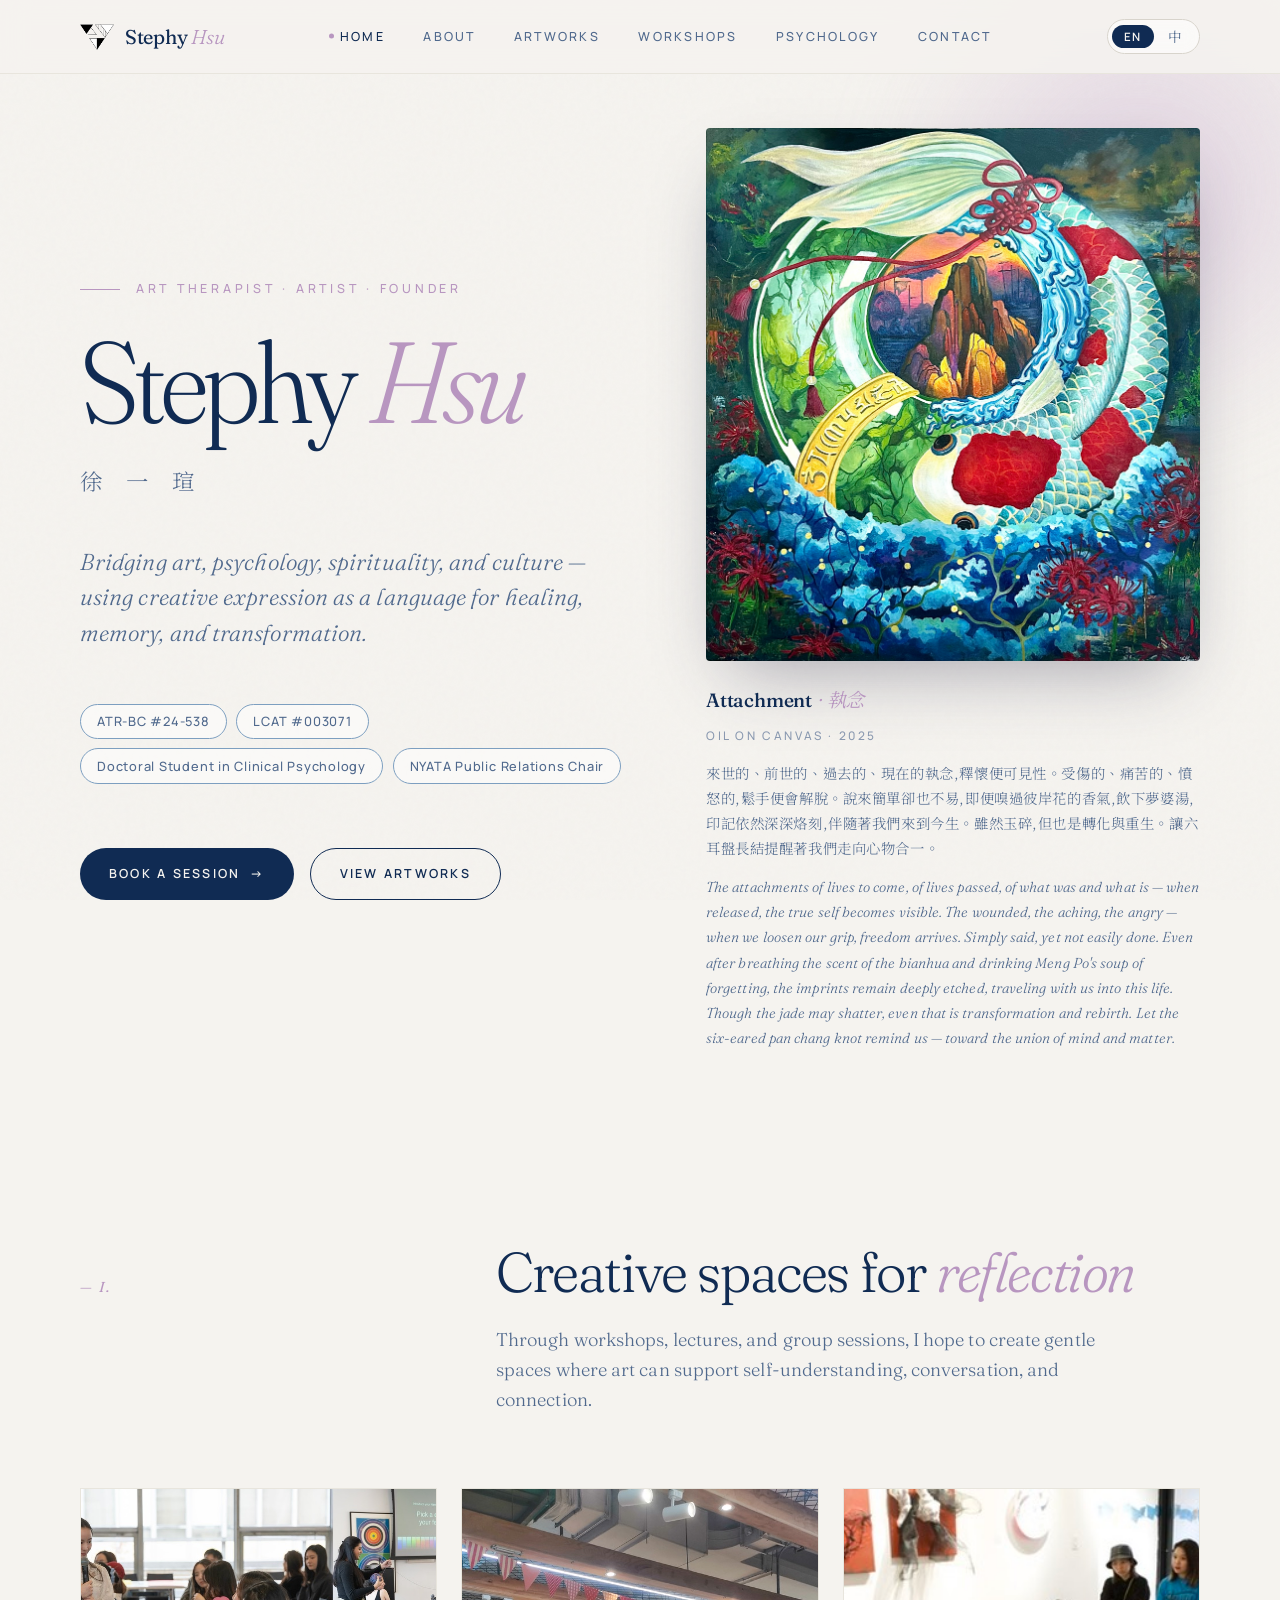
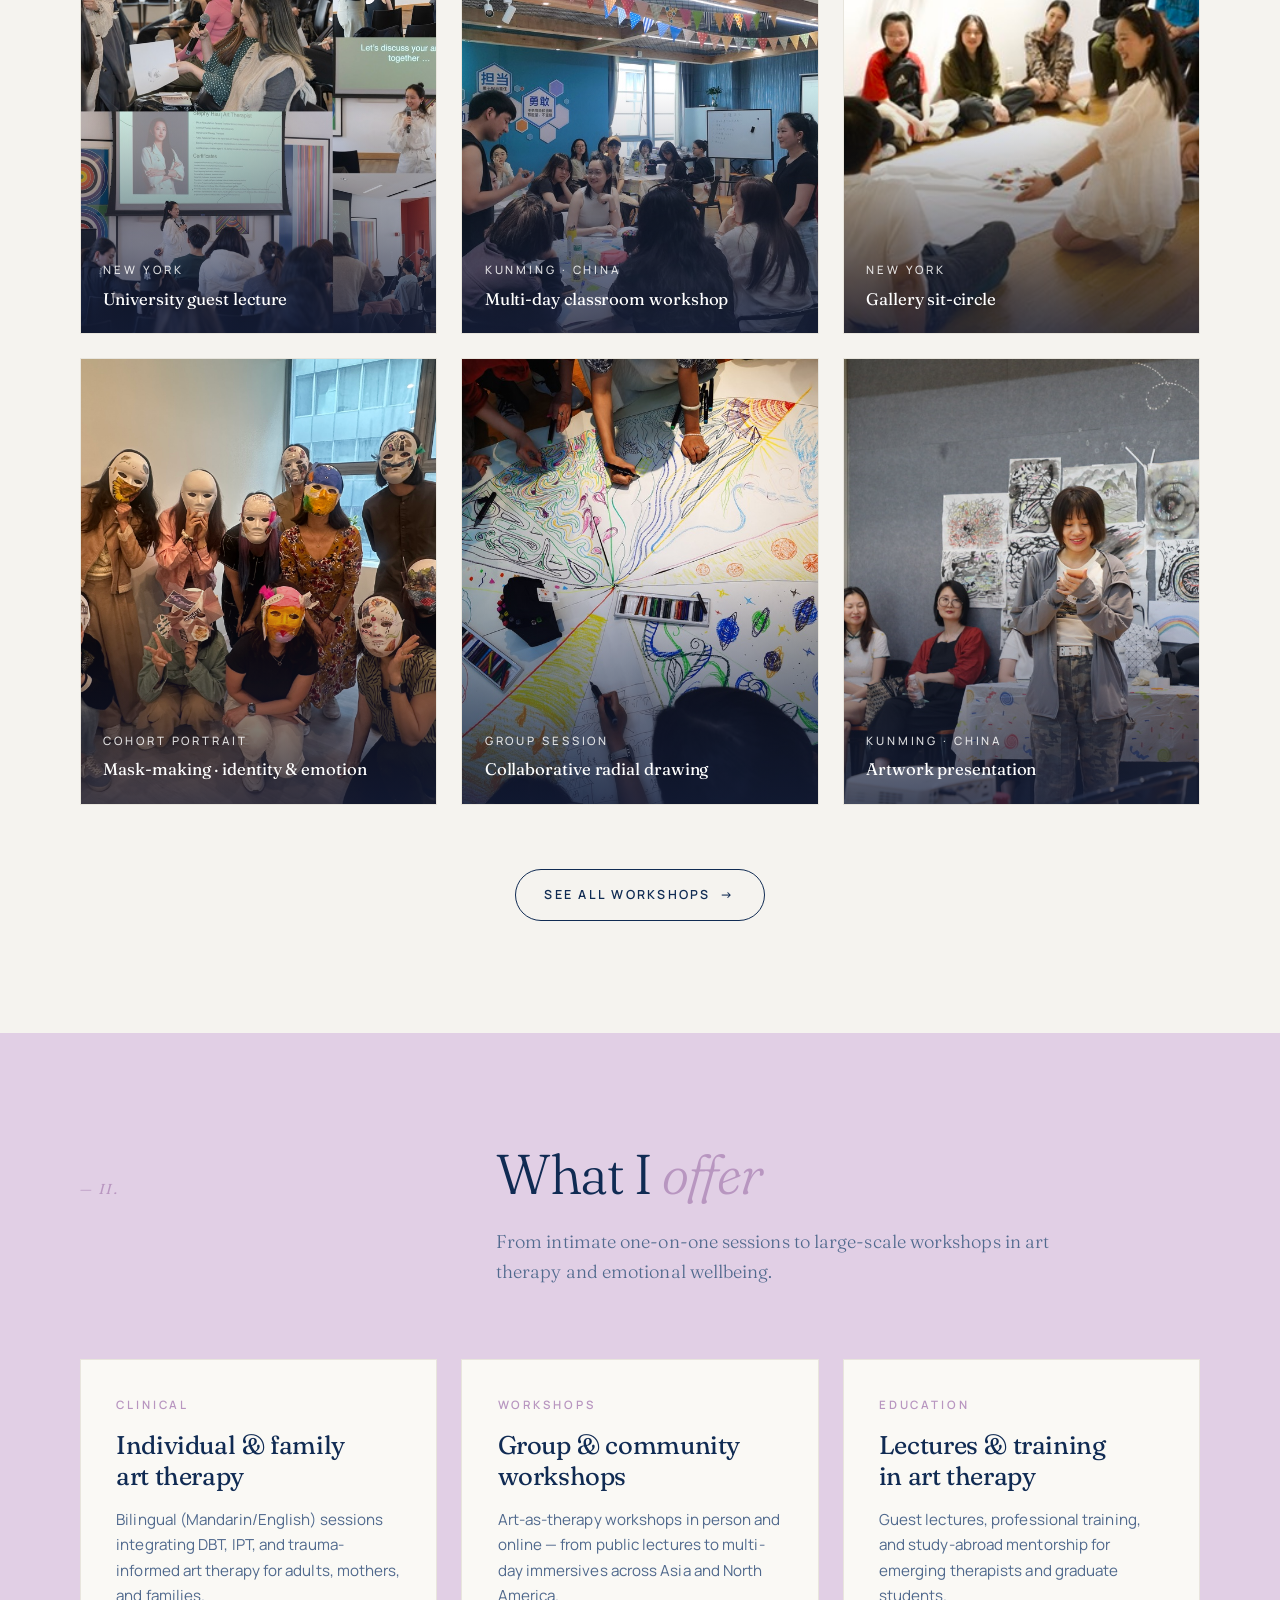
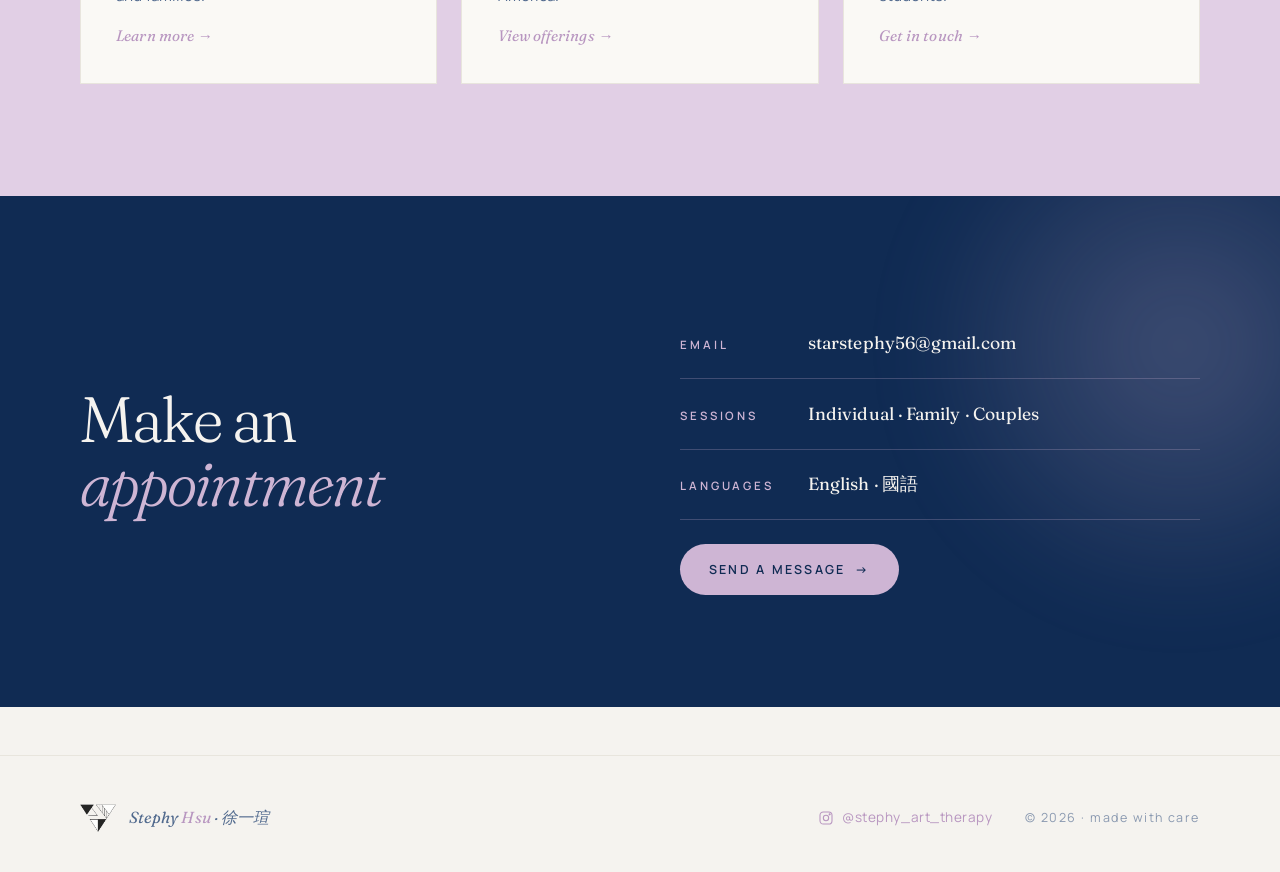
==== commit c3289017: "Add NYATA Public Relations Chair credential to home hero Co-Authored-By: Claude Opus 4.7 (1M context" ====
--- a/index.html
+++ b/index.html
@@ -62,6 +62,7 @@
             <span class="credential">ATR-BC #24-538</span>
             <span class="credential">LCAT #003071</span>
             <span class="credential" data-en="Doctoral Student in Clinical Psychology" data-zh="臨床心理學博士生">Doctoral Student in Clinical Psychology</span>
+            <span class="credential" data-en="NYATA Public Relations Chair" data-zh="紐約藝術治療協會 公關主席">NYATA Public Relations Chair</span>
           </div>
           <div class="hero-cta">
             <a href="contact.html" class="btn btn-primary btn-arrow" data-en="Book a session" data-zh="預約晤談">Book a session</a>
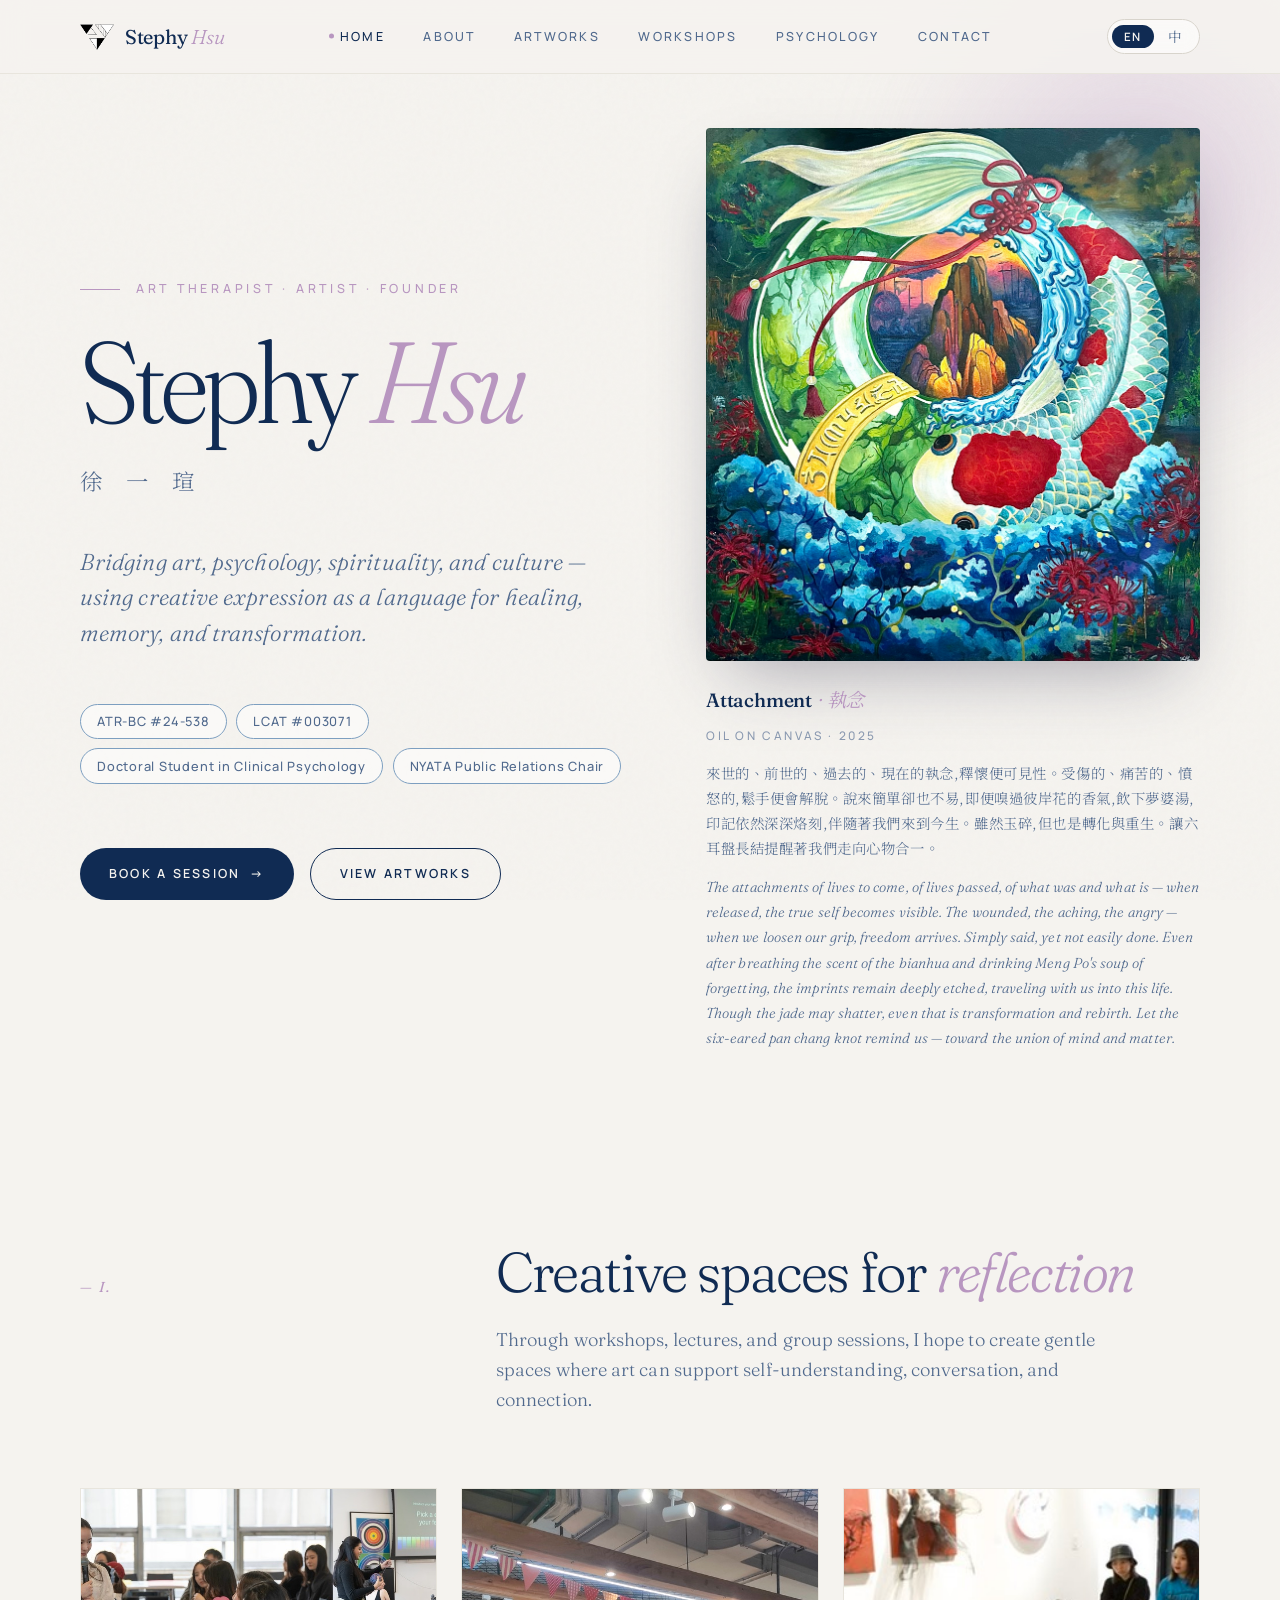
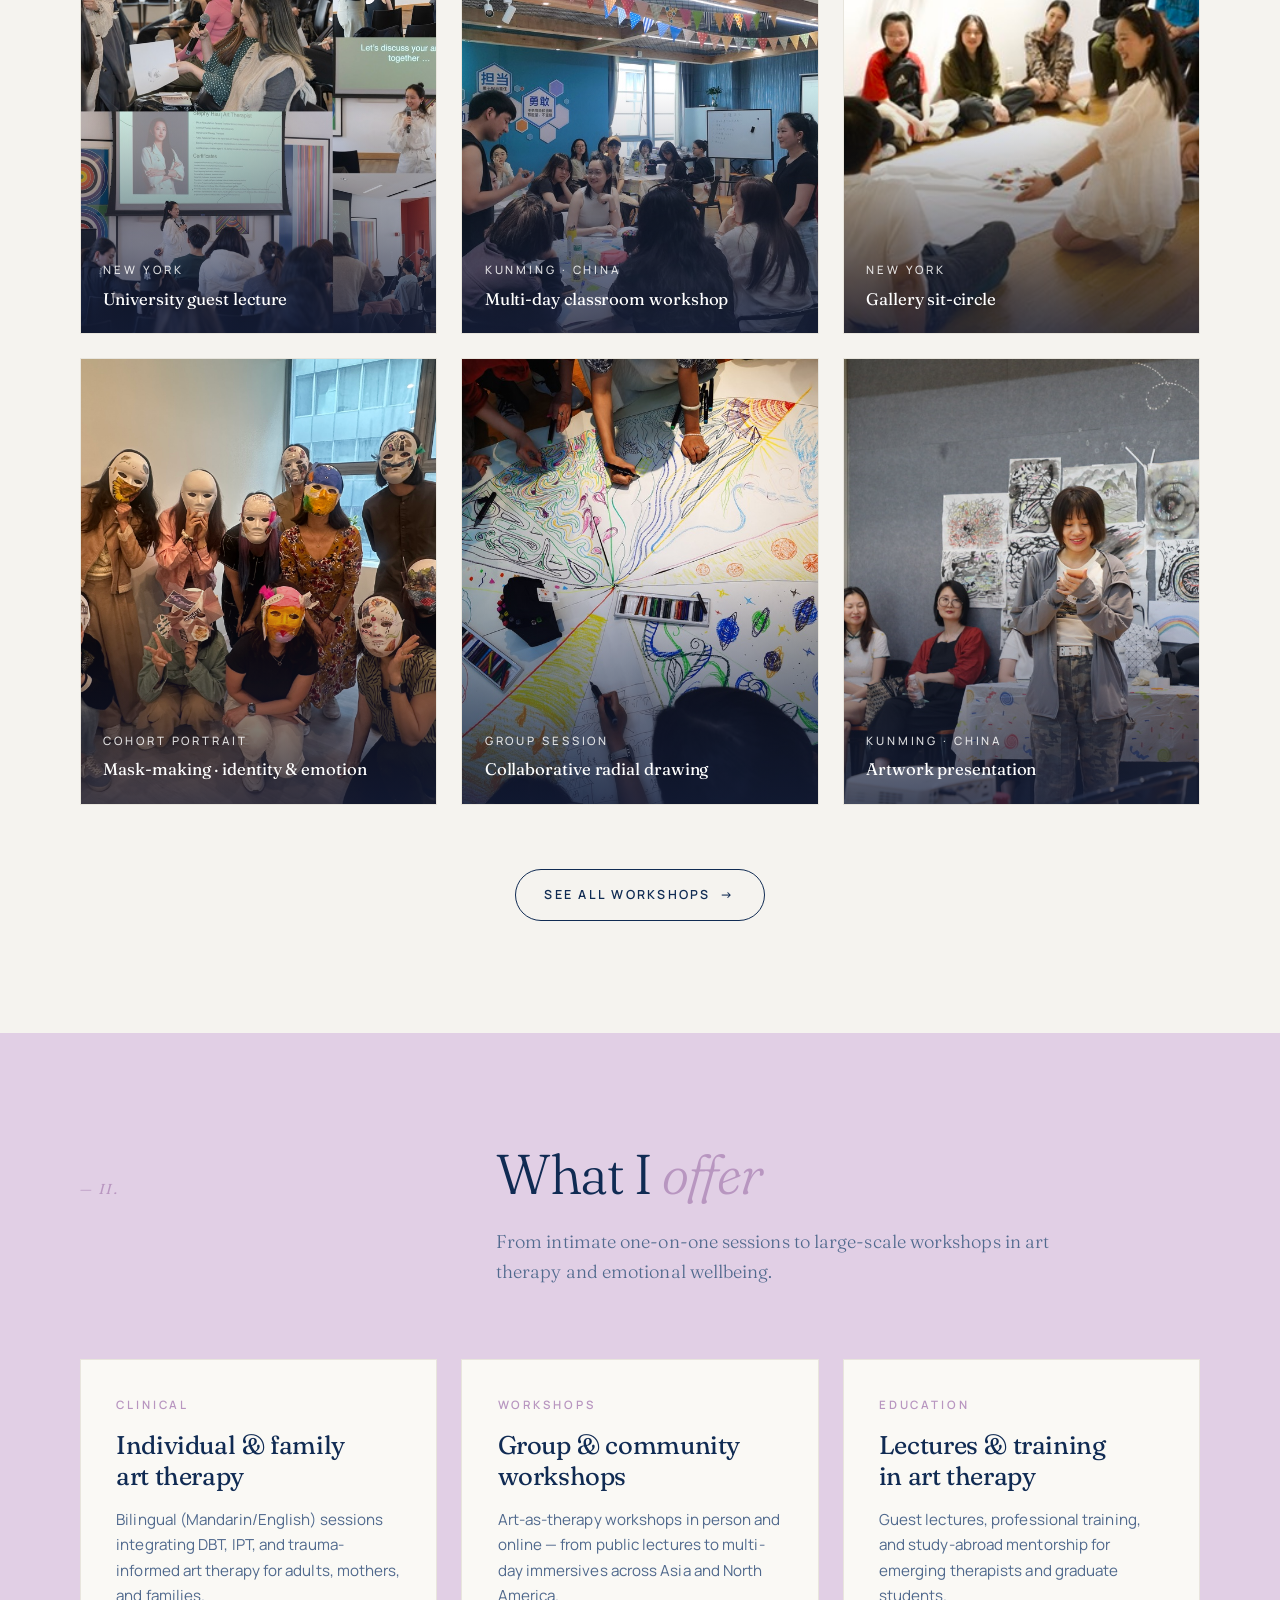
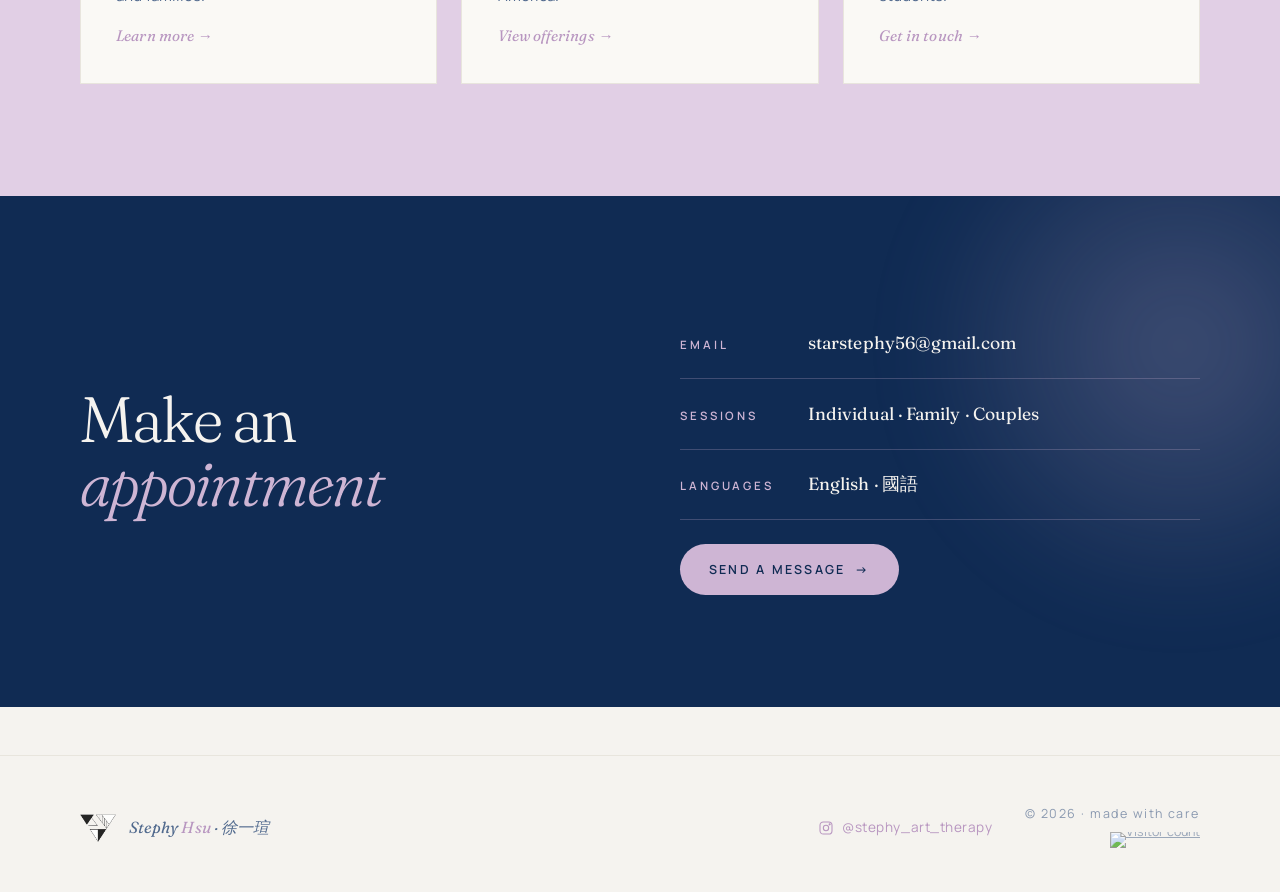
==== commit 3549c3db: "Add hits.sh visitor counter and translate artwork descriptions - Add hits.sh visitor counter to foot" ====
--- a/index.html
+++ b/index.html
@@ -209,7 +209,12 @@
         <svg width="16" height="16" viewBox="0 0 24 24" fill="none" stroke="currentColor" stroke-width="1.6" stroke-linecap="round" stroke-linejoin="round" aria-hidden="true"><rect x="3" y="3" width="18" height="18" rx="5"/><circle cx="12" cy="12" r="4"/><circle cx="17.5" cy="6.5" r="0.8" fill="currentColor"/></svg>
         <span>@stephy_art_therapy</span>
       </a>
-      <div class="footer-meta" data-en="© 2026 · made with care" data-zh="© 2026 · 以心意製作">© 2026 · made with care</div>
+      <div class="footer-meta">
+        <span data-en="© 2026 · made with care" data-zh="© 2026 · 以心意製作">© 2026 · made with care</span>
+        <a href="https://hits.sh/stephyhsu.space/" target="_blank" rel="noopener" class="footer-counter" aria-label="Visitor counter">
+          <img src="https://hits.sh/stephyhsu.space.svg?style=flat-square&label=visitors&color=cdb5d4&labelColor=102B53" alt="Visitor count" />
+        </a>
+      </div>
     </div>
   </footer>
 
--- a/styles.css
+++ b/styles.css
@@ -1103,6 +1103,95 @@
   background: var(--lavender-deep);
 }
 
+/* FAQ (contact page) */
+.faq-groups { display: grid; gap: 3rem; }
+.faq-group-title {
+  font-family: 'Fraunces', serif;
+  font-size: 1.4rem;
+  font-weight: 400;
+  font-variation-settings: 'SOFT' 50;
+  color: var(--space-cadet);
+  letter-spacing: -0.01em;
+  margin: 0 0 0.4rem;
+  padding-bottom: 0.8rem;
+  border-bottom: 1px solid var(--rule-soft);
+}
+.faq-list { display: grid; gap: 0; }
+.faq-item { border-bottom: 1px solid var(--rule-soft); }
+.faq-item:last-child { border-bottom: 0; }
+.faq-question {
+  font-family: 'Fraunces', serif;
+  font-size: 1.1rem;
+  color: var(--space-cadet);
+  cursor: pointer;
+  padding: 1.3rem 2.4rem 1.3rem 0;
+  position: relative;
+  list-style: none;
+  transition: color 0.25s ease;
+  font-weight: 500;
+  letter-spacing: -0.005em;
+  line-height: 1.5;
+}
+.faq-question::-webkit-details-marker { display: none; }
+.faq-question::after {
+  content: '+';
+  position: absolute;
+  right: 0;
+  top: 1.15rem;
+  font-family: 'Fraunces', serif;
+  font-size: 1.6rem;
+  color: var(--lavender-deep);
+  font-weight: 300;
+  line-height: 1;
+}
+.faq-item[open] > .faq-question::after { content: '−'; }
+.faq-question:hover { color: var(--lavender-deep); }
+.faq-answer {
+  padding: 0 2rem 1.4rem 0;
+  color: var(--ink-soft);
+  font-size: 0.95rem;
+  line-height: 1.75;
+  max-width: 760px;
+  margin: 0;
+}
+@media (max-width: 720px) {
+  .faq-groups { gap: 2rem; }
+  .faq-question { font-size: 1rem; padding: 1rem 1.8rem 1rem 0; }
+  .faq-answer { font-size: 0.92rem; padding: 0 0 1.1rem; }
+  .faq-question::after { top: 0.9rem; font-size: 1.4rem; }
+  .faq-group-title { font-size: 1.2rem; }
+}
+
+/* Contact note (gentle reminder block on contact page) */
+.contact-note {
+  margin-top: 2rem;
+  padding: 1.4rem 1.6rem;
+  background: var(--bg-card);
+  border: 1px solid var(--rule-soft);
+  border-left: 3px solid var(--lavender-deep);
+  border-radius: 4px;
+}
+.contact-note-label {
+  font-size: 0.72rem;
+  letter-spacing: 0.22em;
+  text-transform: uppercase;
+  color: var(--lavender-deep);
+  font-weight: 600;
+  margin-bottom: 0.6rem;
+}
+.contact-note-text {
+  font-family: 'Fraunces', serif;
+  font-size: 1rem;
+  line-height: 1.7;
+  color: var(--ink-soft);
+  font-weight: 300;
+  margin: 0;
+}
+@media (max-width: 720px) {
+  .contact-note { padding: 1.1rem 1.2rem; margin-top: 1.5rem; }
+  .contact-note-text { font-size: 0.95rem; }
+}
+
 /* Video embed (responsive 16:9) */
 .video-embed {
   position: relative;
@@ -1735,13 +1824,31 @@
   opacity: 0.85;
 }
 footer .footer-meta {
+  display: flex;
+  flex-direction: column;
+  align-items: flex-end;
+  gap: 0.55rem;
   font-size: 0.78rem;
   color: var(--ink-muted);
   letter-spacing: 0.12em;
 }
+footer .footer-counter {
+  display: inline-block;
+  line-height: 0;
+  letter-spacing: 0;
+  opacity: 0.85;
+  transition: opacity 0.25s ease;
+}
+footer .footer-counter:hover { opacity: 1; }
+footer .footer-counter img {
+  display: block;
+  height: 20px;
+  width: auto;
+}
 @media (max-width: 720px) {
   footer .container { grid-template-columns: 1fr; text-align: center; gap: 1rem; }
   .footer-mark, .footer-social { justify-self: center; }
+  footer .footer-meta { align-items: center; }
 }
 
 /* =============== ARTISTIC ELEMENTS =============== */
